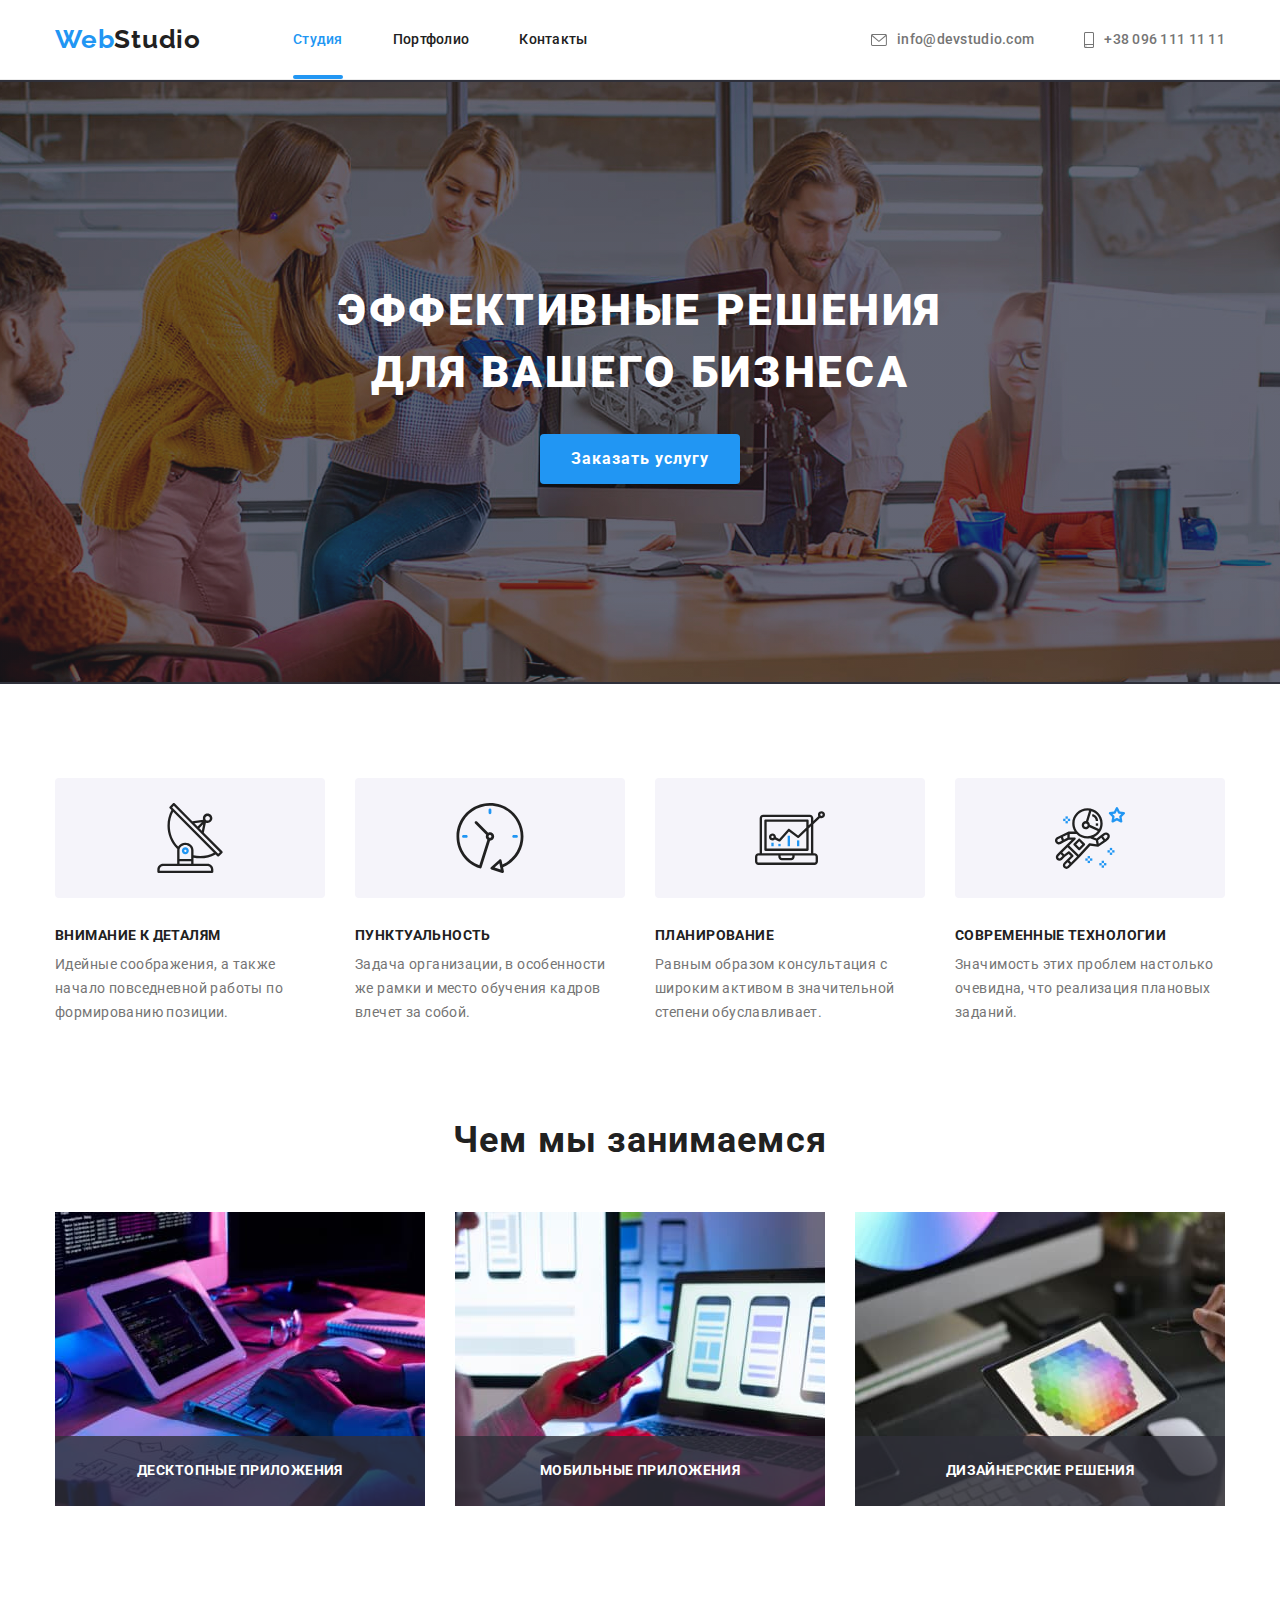
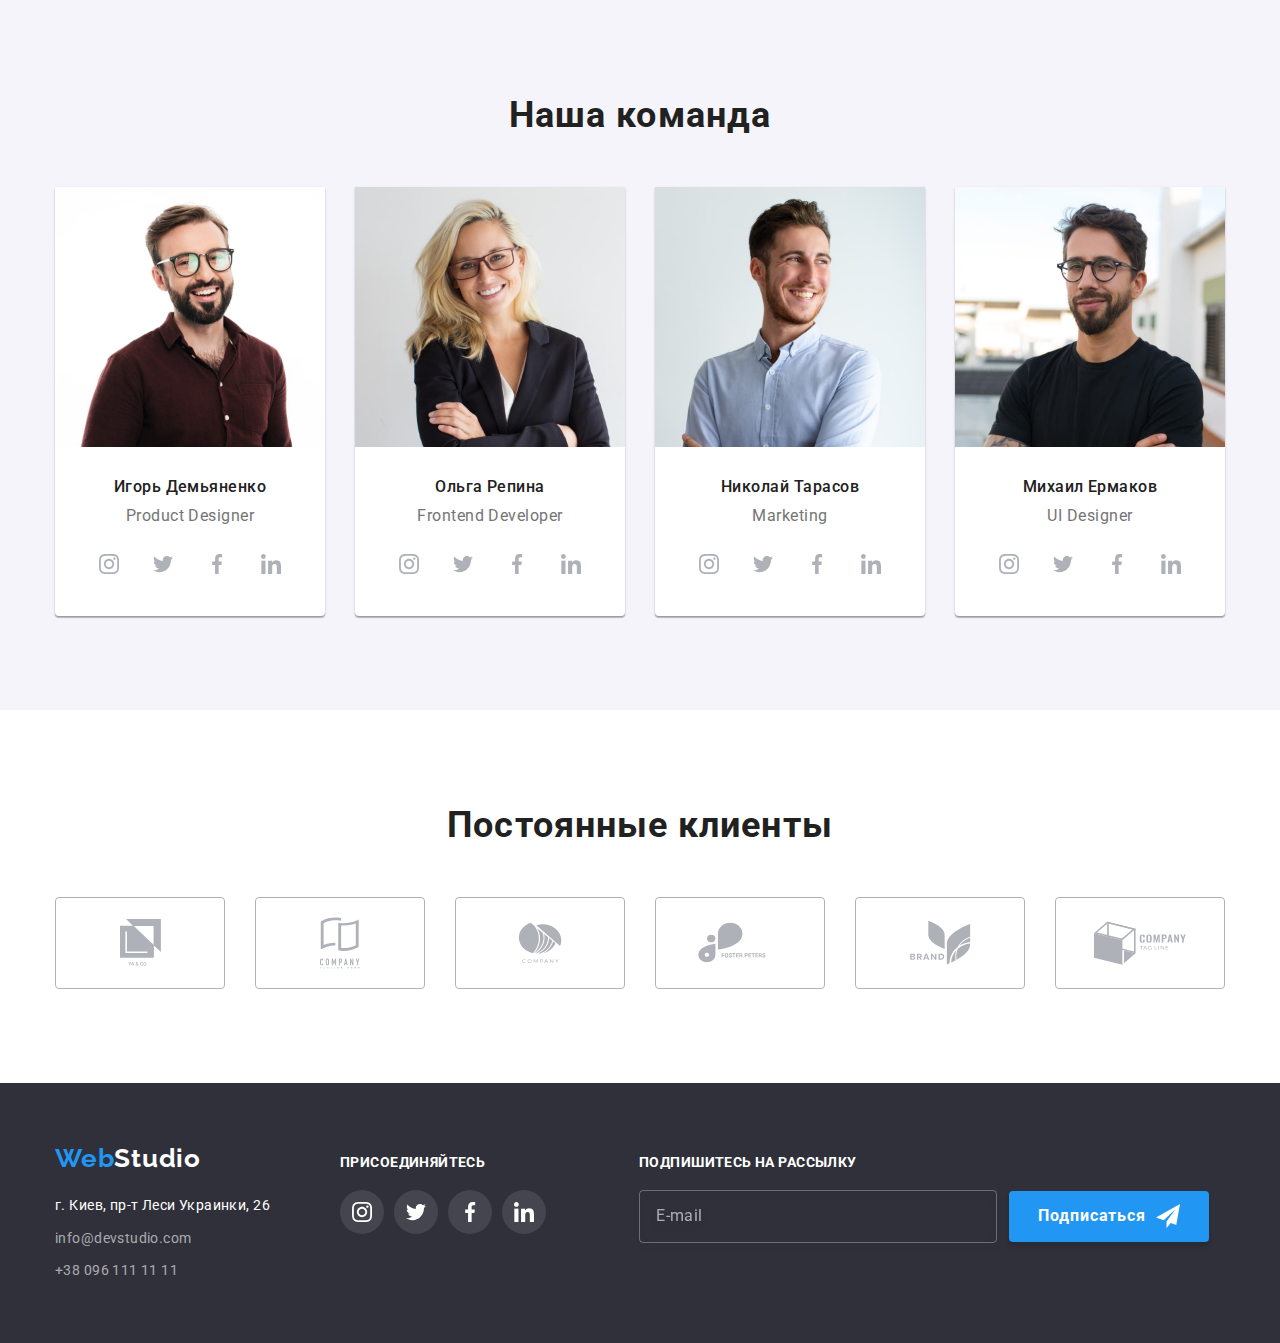
==== index.html @ f6e7e439 "Перенос с прошлого урока" ====
<!DOCTYPE html>
<html lang="ru">
  <head>
    <meta charset="UTF-8" />
    <meta http-equiv="X-UA-Compatible" content="IE=edge" />
    <meta name="viewport" content="width=device-width, initial-scale=1.0" />
    <title>WebStudio сделаем лучший сайт для вашего бизнеса</title>
    <link rel="preconnect" href="https://fonts.googleapis.com" />
    <link rel="preconnect" href="https://fonts.gstatic.com" crossorigin />
    <link rel="preconnect" href="https://fonts.googleapis.com" />
    <link rel="preconnect" href="https://fonts.gstatic.com" crossorigin />
    <link
      href="https://fonts.googleapis.com/css2?family=Raleway:wght@700&family=Roboto:ital,wght@0,400;0,500;0,700;1,900&display=swap"
      rel="stylesheet"
    />
    <link rel="stylesheet" href="./css/modern-normalize.css" />
    <link rel="stylesheet" href="./css/styles.css" />
  </head>
  <body>
    <!--Header-->
    <header class="header">
      <div class="container">
        <nav class="main-nav">
          <a class="logo" href="./index.html"><span class="logo-decoration">Web</span>Studio</a>
          <ul class="nav list">
            <li class="nav-item">
              <a class="link active" href="./index.html">Студия</a>
            </li>
            <li class="nav-item">
              <a class="link" href="./portfolio.html">Портфолио</a>
            </li>
            <li class="nav-item">
              <a class="link" href="#">Контакты</a>
            </li>
          </ul>
        </nav>
        <ul class="contacts list">
          <li class="contacts-item">
            <a class="link" href="mailto:info@devstudio.com">
              <svg class="header-contacts-icon" width="16" height="12">
                <use href="./images/icons.svg#icon-envelope"></use>
              </svg>
              info@devstudio.com
            </a>
          </li>
          <li class="contacts-item">
            <a class="link" href="tel:+380961111111">
              <svg class="header-contacts-icon" width="10" height="16">
                <use href="./images/icons.svg#icon-smartphone"></use>
              </svg>
              +38 096 111 11 11
            </a>
          </li>
        </ul>
      </div>
    </header>
    <main>
      <!--Секция Hero-->
      <section class="hero">
        <div class="container">
          <h1 class="title">Эффективные решения для вашего бизнеса</h1>
          <button class="button primary" type="button" data-modal-open>Заказать услугу</button>
        </div>
      </section>
      <!--Секция с нашими преимуществами-->
      <section class="advantage section">
        <div class="container">
          <h2 class="title visually-hidden">Наши преимущества</h2>
          <ul class="list">
            <li class="advantage-item">
              <div class="advantage-icon-wrapper">
                <svg class="advantage-icon" width="70" height="70">
                  <use href="./images/icons.svg#icon-antenna"></use>
                </svg>
              </div>
              <h3 class="advantage-name">Внимание к деталям</h3>
              <p class="description">
                Идейные соображения, а также начало повседневной работы по формированию позиции.
              </p>
            </li>
            <li class="advantage-item">
              <div class="advantage-icon-wrapper">
                <svg class="advantage-icon" width="70" height="70">
                  <use href="./images/icons.svg#icon-clock"></use>
                </svg>
              </div>
              <h3 class="advantage-name">Пунктуальность</h3>
              <p class="description">
                Задача организации, в особенности же рамки и место обучения кадров влечет за собой.
              </p>
            </li>
            <li class="advantage-item">
              <div class="advantage-icon-wrapper">
                <svg class="advantage-icon" width="70" height="70">
                  <use href="./images/icons.svg#icon-diagram"></use>
                </svg>
              </div>
              <h3 class="advantage-name">Планирование</h3>
              <p class="description">
                Равным образом консультация с широким активом в значительной степени обуславливает.
              </p>
            </li>
            <li class="advantage-item">
              <div class="advantage-icon-wrapper">
                <svg class="advantage-icon" width="70" height="70">
                  <use href="./images/icons.svg#icon-astronaut"></use>
                </svg>
              </div>
              <h3 class="advantage-name">Современные технологии</h3>
              <p class="description">
                Значимость этих проблем настолько очевидна, что реализация плановых заданий.
              </p>
            </li>
          </ul>
        </div>
      </section>
      <!--Секция Чем мы занимаемся-->
      <section class="experience section">
        <div class="container">
          <h2 class="title">Чем мы занимаемся</h2>
          <ul class="experience-list">
            <li class="experience-item">
              <img
                class="no-gap"
                src="images/box1.jpg"
                width="370"
                alt="Программист набирает код"
              />
              <div class="experience-img-overlay">
                <h3 class="experience-img-title">Десктопные приложения</h3>
              </div>
            </li>
            <li class="experience-item">
              <img
                class="no-gap"
                src="images/box2.jpg"
                width="370"
                alt="Дизайнер проверяет изображение на телефоне"
              />
              <div class="experience-img-overlay">
                <h3 class="experience-img-title">Мобильные приложения</h3>
              </div>
            </li>
            <li class="experience-item">
              <img
                class="no-gap"
                src="images/box3.jpg"
                width="370"
                alt="Дизайнер подбирает палитру цветов"
              />
              <div class="experience-img-overlay">
                <h3 class="experience-img-title">Дизайнерские решения</h3>
              </div>
            </li>
          </ul>
        </div>
      </section>
      <!--Секция Наша команда-->
      <section class="team section">
        <div class="container">
          <h2 class="title">Наша команда</h2>
          <ul class="team-list">
            <li class="team-item">
              <img class="team-image no-gap" src="images/img1.jpg" width="270" alt="Фото Игоря" />
              <div class="team-item-botoom">
                <h3 class="name">Игорь Демьяненко</h3>
                <p class="description">Product Designer</p>
                <ul class="team-social-list">
                  <li class="team-social-item">
                    <a href="" class="team-social-link">
                      <svg class="team-social-icon" width="20" height="20">
                        <use href="./images/icons.svg#icon-instagram"></use>
                      </svg>
                    </a>
                  </li>
                  <li class="team-social-item">
                    <a href="" class="team-social-link">
                      <svg class="team-social-icon" width="20" height="20">
                        <use href="./images/icons.svg#icon-twitter"></use>
                      </svg>
                    </a>
                  </li>
                  <li class="team-social-item">
                    <a href="" class="team-social-link">
                      <svg class="team-social-icon" width="20" height="20">
                        <use href="./images/icons.svg#icon-facebook"></use>
                      </svg>
                    </a>
                  </li>
                  <li class="team-social-item">
                    <a href="" class="team-social-link">
                      <svg class="team-social-icon" width="20" height="20">
                        <use href="./images/icons.svg#icon-linkedin"></use>
                      </svg>
                    </a>
                  </li>
                </ul>
              </div>
            </li>
            <li class="team-item">
              <img class="team-image no-gap" src="images/img2.jpg" width="270" alt="Фото Ольги" />
              <div class="team-item-botoom">
                <h3 class="name">Ольга Репина</h3>
                <p class="description">Frontend Developer</p>
                <ul class="team-social-list">
                  <li class="team-social-item">
                    <a href="" class="team-social-link">
                      <svg class="team-social-icon" width="20" height="20">
                        <use href="./images/icons.svg#icon-instagram"></use>
                      </svg>
                    </a>
                  </li>
                  <li class="team-social-item">
                    <a href="" class="team-social-link">
                      <svg class="team-social-icon" width="20" height="20">
                        <use href="./images/icons.svg#icon-twitter"></use>
                      </svg>
                    </a>
                  </li>
                  <li class="team-social-item">
                    <a href="" class="team-social-link">
                      <svg class="team-social-icon" width="20" height="20">
                        <use href="./images/icons.svg#icon-facebook"></use>
                      </svg>
                    </a>
                  </li>
                  <li class="team-social-item">
                    <a href="" class="team-social-link">
                      <svg class="team-social-icon" width="20" height="20">
                        <use href="./images/icons.svg#icon-linkedin"></use>
                      </svg>
                    </a>
                  </li>
                </ul>
              </div>
            </li>
            <li class="team-item">
              <img class="team-image no-gap" src="images/img3.jpg" width="270" alt="Фото Николая" />
              <div class="team-item-botoom">
                <h3 class="name">Николай Тарасов</h3>
                <p class="description">Marketing</p>
                <ul class="team-social-list">
                  <li class="team-social-item">
                    <a href="" class="team-social-link">
                      <svg class="team-social-icon" width="20" height="20">
                        <use href="./images/icons.svg#icon-instagram"></use>
                      </svg>
                    </a>
                  </li>
                  <li class="team-social-item">
                    <a href="" class="team-social-link">
                      <svg class="team-social-icon" width="20" height="20">
                        <use href="./images/icons.svg#icon-twitter"></use>
                      </svg>
                    </a>
                  </li>
                  <li class="team-social-item">
                    <a href="" class="team-social-link">
                      <svg class="team-social-icon" width="20" height="20">
                        <use href="./images/icons.svg#icon-facebook"></use>
                      </svg>
                    </a>
                  </li>
                  <li class="team-social-item">
                    <a href="" class="team-social-link">
                      <svg class="team-social-icon" width="20" height="20">
                        <use href="./images/icons.svg#icon-linkedin"></use>
                      </svg>
                    </a>
                  </li>
                </ul>
              </div>
            </li>
            <li class="team-item">
              <img class="team-image no-gap" src="images/img4.jpg" width="270" alt="Фото Михаила" />
              <div class="team-item-botoom">
                <h3 class="name">Михаил Ермаков</h3>
                <p class="description">UI Designer</p>
                <ul class="team-social-list">
                  <li class="team-social-item">
                    <a href="" class="team-social-link">
                      <svg class="team-social-icon" width="20" height="20">
                        <use href="./images/icons.svg#icon-instagram"></use>
                      </svg>
                    </a>
                  </li>
                  <li class="team-social-item">
                    <a href="" class="team-social-link">
                      <svg class="team-social-icon" width="20" height="20">
                        <use href="./images/icons.svg#icon-twitter"></use>
                      </svg>
                    </a>
                  </li>
                  <li class="team-social-item">
                    <a href="" class="team-social-link">
                      <svg class="team-social-icon" width="20" height="20">
                        <use href="./images/icons.svg#icon-facebook"></use>
                      </svg>
                    </a>
                  </li>
                  <li class="team-social-item">
                    <a href="" class="team-social-link">
                      <svg class="team-social-icon" width="20" height="20">
                        <use href="./images/icons.svg#icon-linkedin"></use>
                      </svg>
                    </a>
                  </li>
                </ul>
              </div>
            </li>
          </ul>
        </div>
      </section>
      <!--Секция Клиенты-->
      <section class="client section">
        <div class="container">
          <h2 class="title">Постоянные клиенты</h2>
          <ul class="client-logo-list">
            <li class="client-logo-item">
              <a href="" class="client-logo-link">
                <svg class="client-logo-icon" width="41" height="47">
                  <use href="./images/icons.svg#icon-client1"></use>
                </svg>
              </a>
            </li>
            <li class="client-logo-item">
              <a href="" class="client-logo-link">
                <svg class="client-logo-icon" width="40" height="52">
                  <use href="./images/icons.svg#icon-client2"></use>
                </svg>
              </a>
            </li>
            <li class="client-logo-item">
              <a href="" class="client-logo-link">
                <svg class="client-logo-icon" width="44" height="41">
                  <use href="./images/icons.svg#icon-client3"></use>
                </svg>
              </a>
            </li>
            <li class="client-logo-item">
              <a href="" class="client-logo-link">
                <svg class="client-logo-icon" width="84" height="41">
                  <use href="./images/icons.svg#icon-client4"></use>
                </svg>
              </a>
            </li>
            <li class="client-logo-item">
              <a href="" class="client-logo-link">
                <svg class="client-logo-icon" width="63" height="45">
                  <use href="./images/icons.svg#icon-client5"></use>
                </svg>
              </a>
            </li>
            <li class="client-logo-item">
              <a href="" class="client-logo-link">
                <svg class="client-logo-icon" width="94" height="44">
                  <use href="./images/icons.svg#icon-client6"></use>
                </svg>
              </a>
            </li>
          </ul>
        </div>
      </section>
    </main>
    <!--Футер-->
    <footer class="footer">
      <div class="container">
        <div class="footer-address">
          <a class="footer-logo" href="./index.html"
            ><span class="footer-logo-decoration">Web</span>Studio</a
          >
          <address class="address">
            <p>г. Киев, пр-т Леси Украинки, 26</p>
          </address>
          <ul class="footer-contacts">
            <li class="footer-contacts-item">
              <a class="link" href="mailto:info@devstudio.com">info@devstudio.com</a>
            </li>
            <li class="footer-contacts-item">
              <a class="link" href="tel:+380961111111">+38 096 111 11 11</a>
            </li>
          </ul>
        </div>
        <div class="footer-social">
          <h3 class="footer-heading">Присоединяйтесь</h3>
          <ul class="footer-social-list">
            <li class="footer-social-item">
              <a href="" class="footer-social-link">
                <svg class="footer-social-icon" width="20" height="20">
                  <use href="./images/icons.svg#icon-instagram"></use>
                </svg>
              </a>
            </li>
            <li class="team-social-item">
              <a href="" class="footer-social-link">
                <svg class="footer-social-icon" width="20" height="20">
                  <use href="./images/icons.svg#icon-twitter"></use>
                </svg>
              </a>
            </li>
            <li class="team-social-item">
              <a href="" class="footer-social-link">
                <svg class="footer-social-icon" width="20" height="20">
                  <use href="./images/icons.svg#icon-facebook"></use>
                </svg>
              </a>
            </li>
            <li class="team-social-item">
              <a href="" class="footer-social-link">
                <svg class="footer-social-icon" width="20" height="20">
                  <use href="./images/icons.svg#icon-linkedin"></use>
                </svg>
              </a>
            </li>
          </ul>
        </div>
        <div class="footer-subscribe">
          <form action="#" class="footer-form">
            <label class="footer-heading" for="email-footer">Подпишитесь на рассылку</label>
            <div class="footer-form-wrap">
              <input
                class="footer-form-input"
                type="email"
                name="email"
                placeholder="E-mail"
                id="email-footer"
                required
              />
              <button class="footer-form-button button primary" type="submit">
                Подписаться
                <svg class="subscribe-button-icon" width="24" height="24">
                  <use href="./images/icons.svg#icon-send"></use>
                </svg>
              </button>
            </div>
          </form>
        </div>
      </div>
    </footer>
    <!--Модалка-->
    <div class="backdrop is-hidden" data-modal>
      <div class="modal">
        <button class="modal-close" data-modal-close>
          <svg class="modal-close-icon" width="11" height="11">
            <use href="./images/icons.svg#icon-vector"></use>
          </svg>
        </button>
        <p class="modal-form-heading">Оставьте свои данные, мы вам перезвоним</p>
        <form action="#">
          <label class="modal-form-label" for="modal-username">Имя</label>
          <div class="modal-form-wrap">
            <input
              class="modal-form-input"
              type="text"
              name="username"
              id="modal-username"
              required
            />
            <svg class="modal-input-icon" width="18" height="18">
              <use href="./images/icons.svg#icon-person"></use>
            </svg>
          </div>
          <label class="modal-form-label" for="modal-phone">Телефон</label>
          <div class="modal-form-wrap">
            <input class="modal-form-input" type="tel" name="phone" id="modal-phone" required />
            <svg class="modal-input-icon" width="18" height="18">
              <use href="./images/icons.svg#icon-phone"></use>
            </svg>
          </div>
          <label class="modal-form-label" for="modal-email">Почта</label>
          <div class="modal-form-wrap">
            <input class="modal-form-input" type="email" name="email" id="modal-email" />
            <svg class="modal-input-icon" width="18" height="18">
              <use href="./images/icons.svg#icon-email"></use>
            </svg>
          </div>
          <label class="modal-form-label" for="modal-feedback">Комментарий</label>
          <textarea
            class="modal-form-textarea"
            name="feedback"
            placeholder="Введите текст"
            id="modal-feedback"
          ></textarea>
          <div class="modal-form-terms-wrap">
            <input
              class="modal-form-checkbox visually-hidden"
              type="checkbox"
              name="terms"
              id="modal-terms"
              required
            />
            <label class="modal-form-checkbox-label" for="modal-terms">
              <span class="second-checkbox">
                <svg class="modal-form-checkbox-icon" width="11" height="8">
                  <use href="./images/icons.svg#icon-check"></use>
                </svg> </span
              >Соглашаюсь с рассылкой и принимаю
              <a class="modal-form-link" href=""> Условия договора</a>
            </label>
          </div>
          <button type="submit" class="modal-form-button button primary">Отправить</button>
        </form>
      </div>
    </div>
    <script src="./js/modal.js"></script>
  </body>
</html>
---- css/styles.css ----
:root {
  --brand-color: #2196f3;
  --text-color: #757575;
  --alternative-text-color: #ffffff;
  --modal-text-color: #212121;
  --no-active-color: #afb1b8;
  --heading-color: #212121;
  --invalid-color: #f44336;
  --primary-background: #2f303a;
  --secondary-background: #f5f4fa;
  --body-background: #ffffff;
  --footer-social-color: rgba(255, 255, 255, 0.1);
}

/* -------------Reset------------- */

p,
h1,
h2,
h3,
h4,
h5,
h6 {
  margin: 0;
}

ul {
  list-style: none;
  padding: 0;
  margin: 0;
}

a {
  text-decoration: none;
}

/*-------------Body------------- */

body {
  font-family: Roboto, sans-serif;
  color: #757575;
  font-size: 14px;
  line-height: 1.7;
}

/* -------------Header------------- */

.header {
  border-bottom: 1px solid #ececec;
}

.logo {
  font-family: Raleway, sans-serif;
  font-weight: 700;
  font-size: 26px;
  line-height: 1.2;
  letter-spacing: 0.03em;
  color: var(--heading-color);
  text-decoration: none;
  margin-right: 92px;
}
.logo-decoration {
  color: var(--brand-color);
}

.main-nav {
  display: flex;
  align-items: center;
}
.header .container {
  display: flex;
  justify-content: space-between;
  align-items: center;
}

.header .nav {
  display: flex;
  align-items: center;
}

.header .contacts {
  display: flex;
  align-items: center;
}

.main-nav .link {
  font-weight: 500;
  line-height: 1.1;
  letter-spacing: 0.02em;
  color: var(--heading-color);
  text-decoration: none;
  padding: 32px 0 32px 0;
  display: block;
  transition: color 250ms cubic-bezier(0.4, 0, 0.2, 1);
}

.main-nav .nav-item:not(:first-child) {
  margin-left: 50px;
}

.contacts .link {
  font-weight: 500;
  line-height: 1.1;
  letter-spacing: 0.02em;
  color: var(--text-color);
  text-decoration: none;
  padding: 31px 0 31px 0;
  display: flex;
  align-items: center;
  cursor: pointer;
  transition: color 250ms cubic-bezier(0.4, 0, 0.2, 1);
}

.contacts .contacts-item:not(:first-child) {
  margin-left: 50px;
}

.header-contacts-icon {
  margin-right: 10px;
  fill: currentColor;
}

.main-nav .link:hover,
.main-nav .link:focus,
.contacts .link:hover,
.contacts .link:focus {
  color: var(--brand-color);
}

.link.active {
  color: var(--brand-color);
}

.nav-item {
  position: relative;
}

.link.active::after {
  content: '';
  width: 100%;
  height: 4px;
  background: var(--brand-color);
  border-radius: 2px;
  position: absolute;
  bottom: 0;
  left: 0;
}

/* -------------Main------------- */

.button {
  font-family: inherit;
  font-weight: 700;
  font-size: 16px;
  line-height: 1.9;
  text-align: center;
  letter-spacing: 0.06em;
  cursor: pointer;
  border-radius: 4px;
}

.title {
  font-weight: 700;
  font-size: 36px;
  line-height: 1.2;
  text-align: center;
  letter-spacing: 0.03em;
  color: var(--heading-color);
}

.section {
  padding-top: 94px;
  padding-bottom: 94px;
}

.container {
  width: 1200px;
  padding-left: 15px;
  padding-right: 15px;
  margin-left: auto;
  margin-right: auto;
}

.button.primary {
  color: var(--alternative-text-color);
  background: var(--brand-color);
  width: 200px;
  padding: 10px 0;
  box-shadow: 0px 4px 4px rgba(0, 0, 0, 0.15);
  border: var(--brand-color);
  transition: transform 250ms cubic-bezier(0.4, 0, 0.2, 1);
}

.button.primary:hover,
.button.primary:focus {
  transform: scale(1.02);
}

h2 {
  margin-bottom: 50px;
}

h3 {
  margin-bottom: 10px;
}

.no-gap {
  display: block;
}

.visually-hidden {
  position: absolute;
  width: 1px;
  height: 1px;
  margin: -1px;
  border: 0;
  padding: 0;

  white-space: nowrap;
  clip-path: inset(100%);
  clip: rect(0 0 0 0);
  overflow: hidden;
}

/* -------------Hero section------------- */

.hero {
  background-color: var(--primary-background);
  text-align: center;
  padding: 200px 15px;
  background-image: linear-gradient(rgba(47, 48, 58, 0.4), rgba(47, 48, 58, 0.4)),
    url('../images/hero.jpg');
  background-repeat: no-repeat;
  background-position: center;
  background-size: 1600px;
}

.hero .title {
  font-weight: 900;
  font-size: 44px;
  line-height: 1.4;
  text-align: center;
  letter-spacing: 0.06em;
  text-transform: uppercase;
  color: var(--alternative-text-color);
  margin: 0 auto 30px auto;
  width: 696px;
}

/* -------------Advantage section------------- */

.advantage.section {
  padding-bottom: 0;
}

.advantage .list {
  display: flex;
}

.advantage-item:not(:first-child) {
  margin-left: 30px;
}

.advantage-item {
  width: 270px;
}

.advantage-icon-wrapper {
  padding: 25px 0 25px 0;
  display: flex;
  justify-content: center;
  margin-bottom: 30px;
  background: #f5f4fa;
  border-radius: 4px;
}

.advantage .title {
  font-weight: 700;
  font-size: 36px;
  line-height: 1.2;
  text-align: center;
  letter-spacing: 0.03em;
  color: var(--heading-color);
}

.advantage-name {
  font-size: 14px;
  line-height: 1.1;
  font-weight: 700;
  letter-spacing: 0.03em;
  text-transform: uppercase;
  color: var(--heading-color);
}

.advantage .description {
  font-size: 14px;
  line-height: 1.7;
  letter-spacing: 0.03em;
  color: var(--text-color);
}

/* -------------Experience------------- */

.experience-list {
  display: flex;
  justify-content: space-between;
}

.experience-item {
  position: relative;
}

.experience-img-overlay {
  width: 100%;
  height: 70px;
  position: absolute;
  left: 0;
  bottom: 0;
  z-index: 2;
  display: flex;
  justify-content: center;
  align-items: center;
  background: rgba(47, 48, 58, 0.8);
}

.experience-img-title {
  font-weight: 700;
  font-size: 14px;
  line-height: 1.1;
  letter-spacing: 0.03em;
  text-transform: uppercase;
  color: var(--alternative-text-color);
  margin: 0;
}

/* -------------Team------------- */

.team.section {
  background: var(--secondary-background);
}

.team-item {
  background: var(--body-background);
  box-shadow: 0px 1px 3px rgba(0, 0, 0, 0.12), 0px 1px 1px rgba(0, 0, 0, 0.14),
    0px 2px 1px rgba(0, 0, 0, 0.2);
  border-radius: 0px 0px 4px 4px;
}

.team-list {
  list-style: none;
  display: flex;
  justify-content: space-between;
}

.team-item-botoom {
  padding: 30px 0 30px 0;
}

.team-list .name {
  font-weight: 500;
  font-size: 16px;
  line-height: 1.2;
  text-align: center;
  letter-spacing: 0.03em;
  color: var(--heading-color);
}

.team-list .description {
  font-size: 16px;
  line-height: 1.2;
  text-align: center;
  letter-spacing: 0.03em;
  margin-bottom: 16px;
}

.team-social-list {
  display: flex;
  justify-content: center;
}

.team-social-item {
  height: 44px;
  width: 44px;
}

.team-social-link {
  height: 100%;
  width: 100%;
  display: flex;
  justify-content: center;
  align-items: center;
  border-radius: 50%;
  color: var(--no-active-color);
  cursor: pointer;
  transition: color 250ms cubic-bezier(0.4, 0, 0.2, 1),
    background-color 250ms cubic-bezier(0.4, 0, 0.2, 1);
}

.team-social-icon {
  fill: currentColor;
}

.team-social-link:hover,
.team-social-link:focus {
  color: var(--alternative-text-color);
  background-color: var(--brand-color);
}

.team-social-item:not(:first-child) {
  margin-left: 10px;
}

/* -------------Clients------------- */

.client-logo-list {
  display: flex;
  justify-content: center;
  align-items: center;
}

.client-logo-item:not(:first-child) {
  margin-left: 30px;
}

.client-logo-link {
  width: 170px;
  height: 92px;
  border: 1px solid var(--no-active-color);
  border-radius: 4px;
  display: flex;
  justify-content: center;
  align-items: center;
  color: var(--no-active-color);
  transition: color 250ms cubic-bezier(0.4, 0, 0.2, 1), border 250ms cubic-bezier(0.4, 0, 0.2, 1);
}

.client-logo-icon {
  fill: currentColor;
}

.client-logo-link:hover,
.client-logo-link:focus {
  color: var(--brand-color);
  border: 1px solid var(--brand-color);
}

/* -------------Footer------------- */

.footer {
  background-color: var(--primary-background);
}

.footer .container {
  padding: 60px 15px;
  display: flex;
  align-items: baseline;
}

.footer-logo {
  font-family: Raleway;
  font-style: normal;
  font-weight: bold;
  font-size: 26px;
  line-height: 1.2;
  letter-spacing: 0.03em;
  color: var(--alternative-text-color);
  text-decoration: none;
  margin-bottom: 20px;
  display: inline-block;
}

.footer-logo-decoration {
  color: var(--brand-color);
}

.address {
  font-style: normal;
  letter-spacing: 0.03em;
  color: var(--alternative-text-color);
  margin-bottom: 9px;
}

.footer-contacts {
  list-style: none;
}

.footer-contacts .link {
  letter-spacing: 0.03em;
  color: rgba(255, 255, 255, 0.6);
  text-decoration: none;
  display: inline-block;
  transition: color 250ms cubic-bezier(0.4, 0, 0.2, 1);
}

.footer-contacts .link:hover,
.footer-contacts .link:focus {
  color: var(--brand-color);
}

.footer-contacts-item:not(:last-child) {
  margin-bottom: 9px;
}

.footer-social {
  margin-left: 70px;
}

.footer-heading {
  font-weight: 700;
  font-size: 14px;
  line-height: 1.1;
  letter-spacing: 0.03em;
  text-transform: uppercase;
  color: var(--alternative-text-color);
  margin-bottom: 20px;
}

.footer-social-list {
  display: flex;
  justify-content: center;
}

.footer-social-item {
  height: 44px;
  width: 44px;
}

.footer-social-link {
  height: 100%;
  width: 100%;
  display: flex;
  justify-content: center;
  align-items: center;
  border-radius: 50%;
  color: var(--alternative-text-color);
  background-color: var(--footer-social-color);
  cursor: pointer;
  transition: background-color 250ms cubic-bezier(0.4, 0, 0.2, 1);
}

.footer-social-icon {
  fill: currentColor;
}

.footer-social-link:hover,
.footer-social-link:focus {
  background-color: var(--brand-color);
}

.footer-social-item:not(:first-child) {
  margin-left: 10px;
}

.footer-subscribe {
  margin-left: 93px;
}

.footer-form-wrap {
  display: flex;
  align-items: center;
  justify-content: center;
}

.footer-form .footer-heading {
  display: block;
}

.footer-form-input {
  width: 358px;
  padding: 15px 16px;
  font-size: 16px;
  line-height: 1.3;
  letter-spacing: 0.03em;
  color: var(--alternative-text-color);
  background-color: transparent;
  border: 1px solid rgba(255, 255, 255, 0.3);
  filter: drop-shadow(0px 4px 4px rgba(0, 0, 0, 0.15));
  border-radius: 4px;
}

.footer-form-input::placeholder {
  color: rgba(255, 255, 255, 0.6);
}

.footer-form-input:not(:placeholder-shown):required:valid {
  border-color: var(--brand-color);
}

.footer-form-input:not(:placeholder-shown):required:invalid {
  border-color: var(--invalid-color);
}

.footer-form-button {
  margin-left: 12px;
  display: flex;
  align-items: center;
  justify-content: center;
}

.subscribe-button-icon {
  margin-left: 10px;
  fill: currentColor;
}

/* -------------Modal------------- */

.backdrop {
  position: fixed;
  top: 0;
  left: 0;
  width: 100%;
  height: 100%;
  background: rgba(0, 0, 0, 0.2);
  opacity: 1;
  transition: opacity 250ms cubic-bezier(0.4, 0, 0.2, 1),
    visibility 250ms cubic-bezier(0.4, 0, 0.2, 1);
}
.modal {
  position: absolute;
  top: 50%;
  left: 50%;
  width: 528px;
  min-height: 581px;
  padding: 40px;
  background: var(--body-background);
  box-shadow: 0px 1px 3px rgba(0, 0, 0, 0.12), 0px 1px 1px rgba(0, 0, 0, 0.14),
    0px 2px 1px rgba(0, 0, 0, 0.2);
  border-radius: 4px;
  transform: translate(-50%, -50%) scale(1);
  transition: transform 250ms cubic-bezier(0.4, 0, 0.2, 1);
}

.backdrop.is-hidden .modal {
  transform: translate(-50%, -50%) scale(0.9);
}

.modal-close {
  position: absolute;
  right: 8px;
  top: 8px;
  width: 30px;
  height: 30px;
  display: flex;
  justify-content: center;
  align-items: center;
  background: var(--body-background);
  border: 1px solid rgba(0, 0, 0, 0.1);
  border-radius: 50%;
  cursor: pointer;
  transition: color 250ms cubic-bezier(0.4, 0, 0.2, 1);
}

.modal-close-icon {
  fill: currentColor;
}

.modal-close:hover,
.modal-close:focus {
  color: var(--brand-color);
  cursor: pointer;
}

.backdrop.is-hidden {
  opacity: 0;
  pointer-events: none;
  visibility: hidden;
}

.modal-form-heading {
  margin-bottom: 12px;
  font-weight: 700;
  font-size: 20px;
  line-height: 1.2;
  text-align: center;
  letter-spacing: 0.03em;
  color: var(--modal-text-color);
}

.modal-form-label {
  font-size: 12px;
  line-height: 1.2;
  letter-spacing: 0.01em;
  color: var(--text-color);
  padding-bottom: 4px;
  display: block;
}

.modal-form-wrap {
  position: relative;
  margin-bottom: 10px;
}

.modal-form-input {
  display: block;
  width: 100%;
  /* height: 40px; */
  padding: 12px 12px 12px 42px;
  border: 1px solid rgba(33, 33, 33, 0.2);
  border-radius: 4px;
  font-size: 14px;
  line-height: 1.1;
  letter-spacing: 0.01em;
}

.modal-form-input:hover,
.modal-form-input:focus {
  border-color: var(--brand-color);
  outline: none;
}

.modal-input-icon {
  position: absolute;
  top: 50%;
  left: 12px;
  transform: translateY(-50%);
  fill: var(--modal-text-color);
}

.modal-form-input:hover + .modal-input-icon,
.modal-form-input:focus + .modal-input-icon {
  fill: var(--brand-color);
}

.modal-form-textarea {
  display: block;
  width: 100%;
  height: 96px;
  padding: 12px 16px;
  margin-bottom: 20px;
  border: 1px solid rgba(33, 33, 33, 0.2);
  border-radius: 4px;
  resize: none;
  color: var(--modal-text-color);
}

.modal-form-textarea::placeholder {
  font-size: 12px;
  line-height: 1.2;
  letter-spacing: 0.01em;
  color: rgba(117, 117, 117, 0.5);
}

.modal-form-textarea:hover,
.modal-form-textarea:focus {
  border-color: var(--brand-color);
  outline: none;
}

.modal-form-terms-wrap {
  display: flex;
  align-items: center;
  margin-bottom: 30px;
}

.modal-form-link {
  text-decoration-line: underline;
  color: var(--brand-color);
}

.second-checkbox {
  fill: var(--alternative-text-color);
  width: 16px;
  height: 15px;
  padding: 4px 2px 3px 3px;
  margin-left: 12px;
  margin-right: 9px;
  border: 2px solid var(--modal-text-color);
  border-radius: 2px;
  display: flex;
  align-items: center;
  justify-content: center;
}

.modal-form-checkbox-label:hover .second-checkbox {
  border-color: var(--brand-color);
}

.modal-form-checkbox-label {
  margin-left: 9px;
  font-size: 14px;
  line-height: 1.7;
  letter-spacing: 0.03em;
  display: flex;
  align-items: center;
  justify-content: center;
}

.modal-form-checkbox:focus + .modal-form-checkbox-label .second-checkbox {
  border: 2px solid var(--brand-color);
}

.modal-form-checkbox:checked + .modal-form-checkbox-label .second-checkbox {
  /* fill: var(--alternative-text-color); */
  width: 16px;
  height: 15px;
  padding: 4px 2px 3px 3px;
  background: #2196f3;
  border-radius: 2px;
  border: none;
}

.modal-form-button {
  display: block;
  margin-left: auto;
  margin-right: auto;
}

/* ***********Portfolio Page*********** */

.filter-list {
  list-style: none;
  display: flex;
  margin-bottom: 50px;
  justify-content: center;
}

.filter-item:not(:first-child) {
  margin-left: 8px;
}

.filter-button {
  font-family: inherit;
  font-weight: 500;
  font-size: 16px;
  line-height: 1.6;
  text-align: center;
  letter-spacing: 0.03em;
  color: var(--heading-color);
  background-color: var(--secondary-background);
  border-radius: 4px;
  padding: 6px 22px;
  border: 1px solid transparent;
  transition: color 250ms cubic-bezier(0.4, 0, 0.2, 1),
    background 250ms cubic-bezier(0.4, 0, 0.2, 1), box-shadow 250ms cubic-bezier(0.4, 0, 0.2, 1);
}

.filter-button:hover,
.filter-button:focus {
  color: var(--alternative-text-color);
  background: var(--brand-color);
  cursor: pointer;
  box-shadow: 0px 3px 1px rgba(0, 0, 0, 0.1), 0px 1px 2px rgba(0, 0, 0, 0.08),
    0px 2px 2px rgba(0, 0, 0, 0.12);
}

.gallery-list {
  list-style: none;
  display: flex;
  flex-wrap: wrap;
}

.gallery-item {
  flex-basis: calc((100%-60px) / 3);
  margin-right: 30px;
  margin-bottom: 30px;
  max-width: 370px;
  transition: box-shadow 250ms cubic-bezier(0.4, 0, 0.2, 1);
}

.gallery-item:nth-child(3n) {
  margin-right: 0;
}

.gallery-item:nth-last-child(-n + 3) {
  margin-bottom: 0;
}

.gallery-item-img {
  display: block;
}

.gallery-item-box {
  position: relative;
  overflow: hidden;
}

.gallery-item-overlay {
  width: 100%;
  height: 100%;
  position: absolute;
  top: 0;
  left: 0;
  display: flex;
  justify-content: center;
  align-items: center;
  padding: 0 24px;
  background: rgba(33, 150, 243, 0.9);
  transition: transform 250ms cubic-bezier(0.4, 0, 0.2, 1);
  transform: translateY(101%);
}

.gallery-overlay-discription {
  font-weight: 400;
  font-size: 18px;
  line-height: 1.6;
  letter-spacing: 0.03em;
  color: var(--alternative-text-color);
}

.gallery-item-link:hover .gallery-item-overlay,
.gallery-item-link:focus .gallery-item-overlay {
  transform: translateY(0);
}

.gallery-item-bottom {
  padding-left: 24px;
  border-left: 1px solid #eeeeee;
  border-right: 1px solid #eeeeee;
  border-bottom: 1px solid #eeeeee;
  padding-bottom: 20px;
  padding-top: 20px;
}

.gallery-name {
  font-weight: 700;
  font-size: 18px;
  line-height: 2;
  letter-spacing: 0.03em;
  color: var(--heading-color);
}

.gallery-description {
  font-size: 16px;
  line-height: 1.9;
  letter-spacing: 0.03em;
  color: var(--text-color);
}

.gallery-item:hover,
.gallery-item:focus {
  box-shadow: 0px 1px 1px rgba(0, 0, 0, 0.12), 0px 4px 4px rgba(0, 0, 0, 0.06),
    1px 4px 6px rgba(0, 0, 0, 0.16);
  cursor: pointer;
}
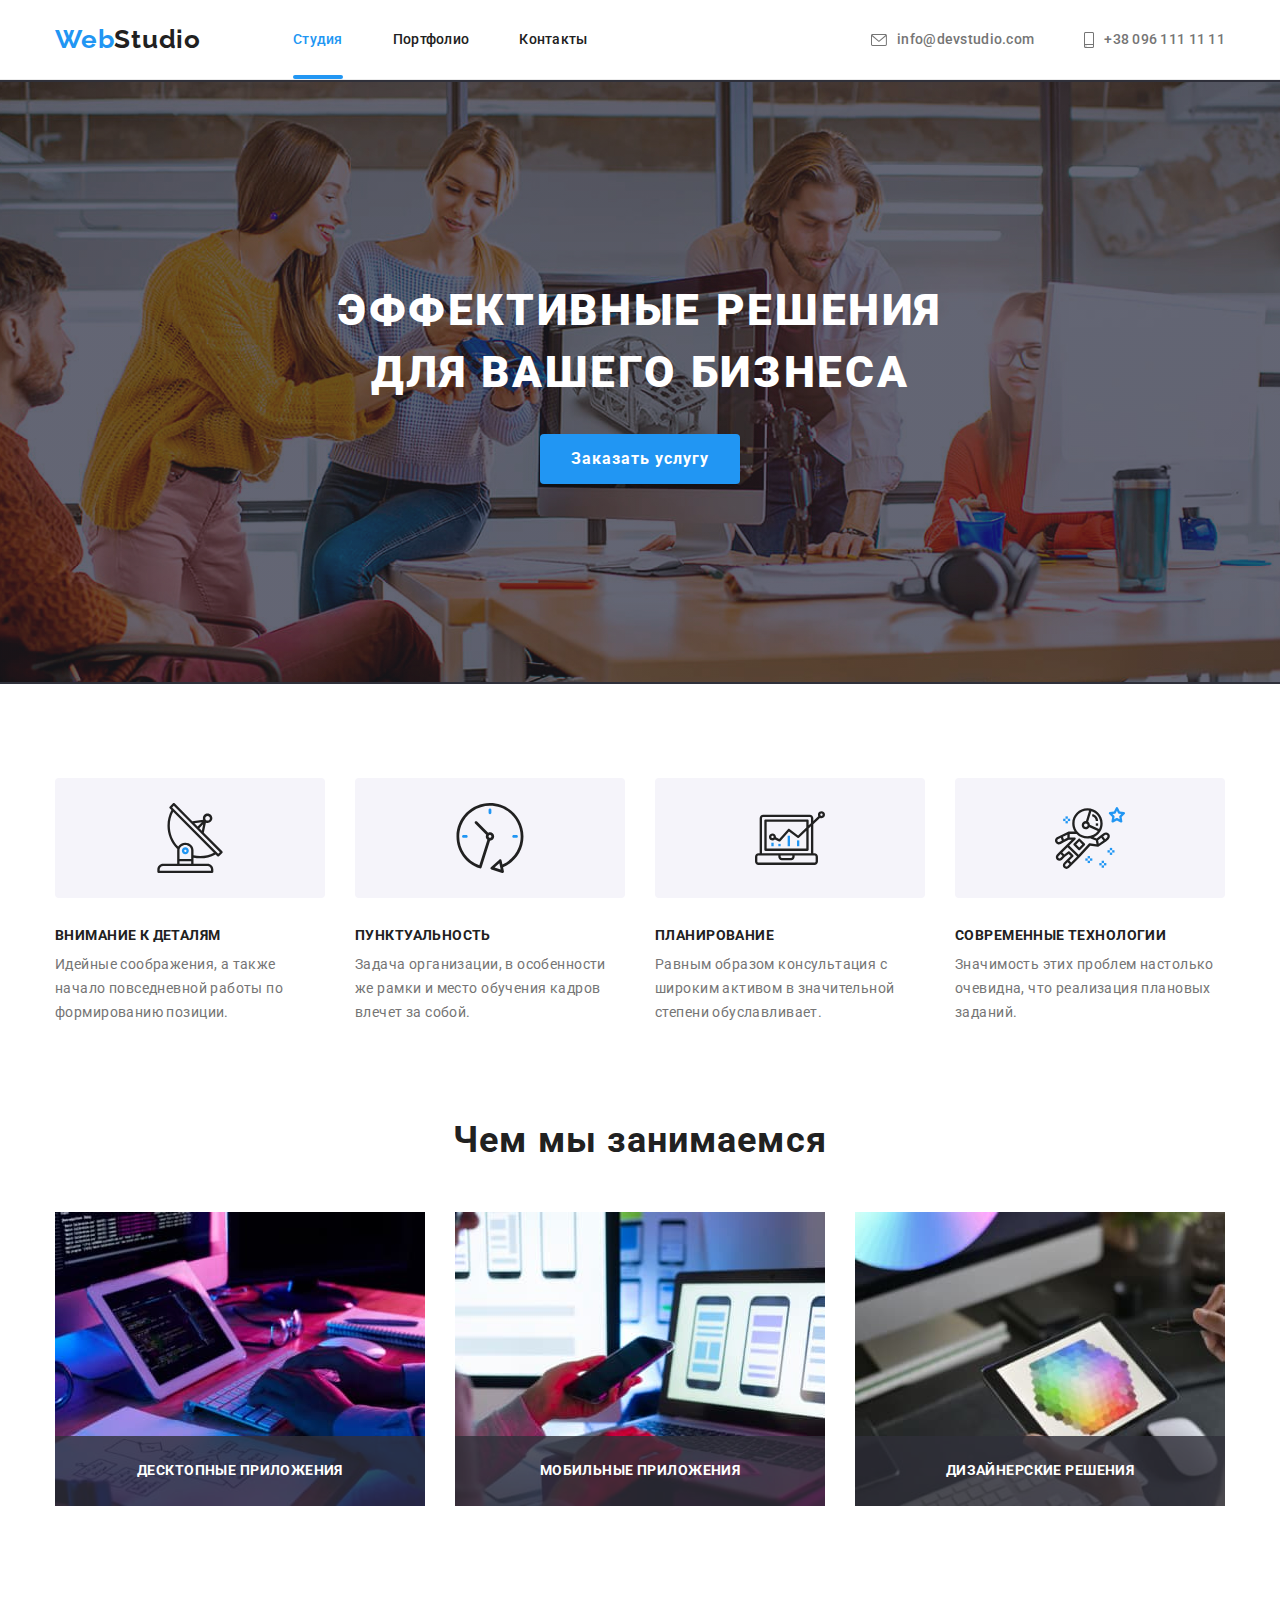
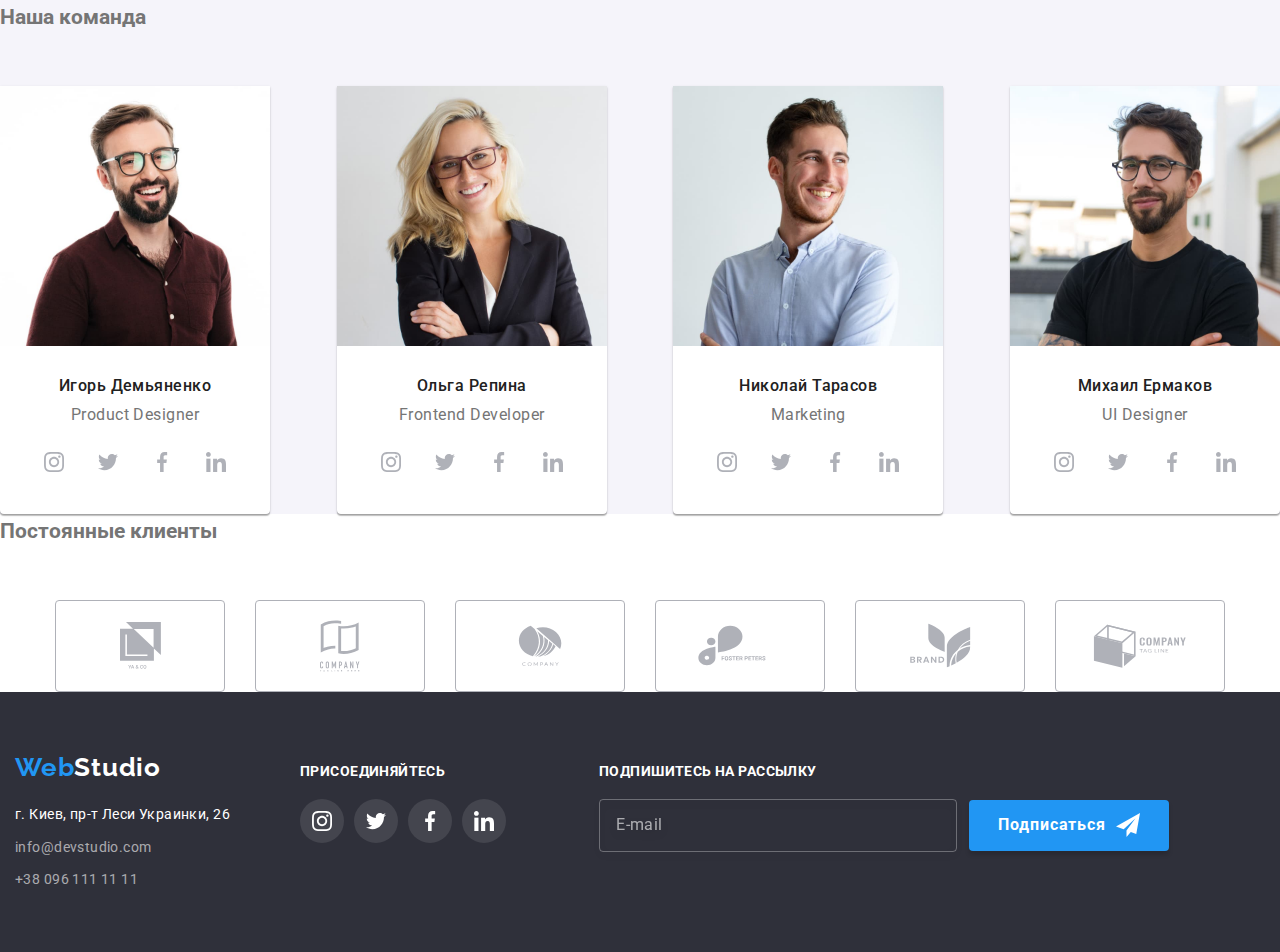
==== commit 9a82bcc4: "Рефакторинг и БЕМ хедер и экспирианс" ====
--- a/index.html
+++ b/index.html
@@ -13,39 +13,40 @@
       href="https://fonts.googleapis.com/css2?family=Raleway:wght@700&family=Roboto:ital,wght@0,400;0,500;0,700;1,900&display=swap"
       rel="stylesheet"
     />
-    <link rel="stylesheet" href="./css/modern-normalize.css" />
-    <link rel="stylesheet" href="./css/styles.css" />
+    <link rel="stylesheet" href="./css/main.min.css" />
   </head>
   <body>
     <!--Header-->
     <header class="header">
-      <div class="container">
-        <nav class="main-nav">
-          <a class="logo" href="./index.html"><span class="logo-decoration">Web</span>Studio</a>
-          <ul class="nav list">
-            <li class="nav-item">
-              <a class="link active" href="./index.html">Студия</a>
-            </li>
-            <li class="nav-item">
-              <a class="link" href="./portfolio.html">Портфолио</a>
-            </li>
-            <li class="nav-item">
-              <a class="link" href="#">Контакты</a>
+      <div class="header__container">
+        <nav class="header__nav">
+          <a class="header__logo logo" href="./index.html"
+            ><span class="logo__decoration">Web</span>Studio</a
+          >
+          <ul class="header__nav-list">
+            <li class="header__nav-item">
+              <a class="header__link--active" href="./index.html">Студия</a>
+            </li>
+            <li class="header__nav-item">
+              <a class="header__link" href="./portfolio.html">Портфолио</a>
+            </li>
+            <li class="header__nav-item">
+              <a class="header__link" href="#">Контакты</a>
             </li>
           </ul>
         </nav>
-        <ul class="contacts list">
-          <li class="contacts-item">
-            <a class="link" href="mailto:info@devstudio.com">
-              <svg class="header-contacts-icon" width="16" height="12">
+        <ul class="header__contacts">
+          <li class="header__contacts-item">
+            <a class="header__contacts-link" href="mailto:info@devstudio.com">
+              <svg class="header__contacts-icon" width="16" height="12">
                 <use href="./images/icons.svg#icon-envelope"></use>
               </svg>
               info@devstudio.com
             </a>
           </li>
-          <li class="contacts-item">
-            <a class="link" href="tel:+380961111111">
-              <svg class="header-contacts-icon" width="10" height="16">
+          <li class="header__contacts-item">
+            <a class="header__contacts-link" href="tel:+380961111111">
+              <svg class="header__contacts-icon" width="10" height="16">
                 <use href="./images/icons.svg#icon-smartphone"></use>
               </svg>
               +38 096 111 11 11
@@ -64,50 +65,50 @@
       </section>
       <!--Секция с нашими преимуществами-->
       <section class="advantage section">
-        <div class="container">
-          <h2 class="title visually-hidden">Наши преимущества</h2>
-          <ul class="list">
-            <li class="advantage-item">
-              <div class="advantage-icon-wrapper">
-                <svg class="advantage-icon" width="70" height="70">
+        <div class="advantage__container">
+          <h2 class="advantage__title visually-hidden">Наши преимущества</h2>
+          <ul class="advantage__list">
+            <li class="advantage__item">
+              <div class="advantage__icon-wrapper">
+                <svg class="advantage__icon" width="70" height="70">
                   <use href="./images/icons.svg#icon-antenna"></use>
                 </svg>
               </div>
-              <h3 class="advantage-name">Внимание к деталям</h3>
-              <p class="description">
+              <h3 class="advantage__name">Внимание к деталям</h3>
+              <p class="advantage__description">
                 Идейные соображения, а также начало повседневной работы по формированию позиции.
               </p>
             </li>
-            <li class="advantage-item">
-              <div class="advantage-icon-wrapper">
-                <svg class="advantage-icon" width="70" height="70">
+            <li class="advantage__item">
+              <div class="advantage__icon-wrapper">
+                <svg class="advantage__icon" width="70" height="70">
                   <use href="./images/icons.svg#icon-clock"></use>
                 </svg>
               </div>
-              <h3 class="advantage-name">Пунктуальность</h3>
-              <p class="description">
+              <h3 class="advantage__name">Пунктуальность</h3>
+              <p class="advantage__description">
                 Задача организации, в особенности же рамки и место обучения кадров влечет за собой.
               </p>
             </li>
-            <li class="advantage-item">
-              <div class="advantage-icon-wrapper">
-                <svg class="advantage-icon" width="70" height="70">
+            <li class="advantage__item">
+              <div class="advantage__icon-wrapper">
+                <svg class="advantage__icon" width="70" height="70">
                   <use href="./images/icons.svg#icon-diagram"></use>
                 </svg>
               </div>
-              <h3 class="advantage-name">Планирование</h3>
-              <p class="description">
+              <h3 class="advantage__name">Планирование</h3>
+              <p class="advantage__description">
                 Равным образом консультация с широким активом в значительной степени обуславливает.
               </p>
             </li>
-            <li class="advantage-item">
-              <div class="advantage-icon-wrapper">
-                <svg class="advantage-icon" width="70" height="70">
+            <li class="advantage__item">
+              <div class="advantage__icon-wrapper">
+                <svg class="advantage__icon" width="70" height="70">
                   <use href="./images/icons.svg#icon-astronaut"></use>
                 </svg>
               </div>
-              <h3 class="advantage-name">Современные технологии</h3>
-              <p class="description">
+              <h3 class="advantage__name">Современные технологии</h3>
+              <p class="advantage__description">
                 Значимость этих проблем настолько очевидна, что реализация плановых заданий.
               </p>
             </li>
@@ -115,41 +116,41 @@
         </div>
       </section>
       <!--Секция Чем мы занимаемся-->
-      <section class="experience section">
-        <div class="container">
-          <h2 class="title">Чем мы занимаемся</h2>
-          <ul class="experience-list">
-            <li class="experience-item">
+      <section class="experience">
+        <div class="experience__container">
+          <h2 class="experience__title">Чем мы занимаемся</h2>
+          <ul class="experience__list">
+            <li class="experience__item">
               <img
                 class="no-gap"
                 src="images/box1.jpg"
                 width="370"
                 alt="Программист набирает код"
               />
-              <div class="experience-img-overlay">
-                <h3 class="experience-img-title">Десктопные приложения</h3>
-              </div>
-            </li>
-            <li class="experience-item">
+              <div class="experience__img-overlay">
+                <h3 class="experience__img-title">Десктопные приложения</h3>
+              </div>
+            </li>
+            <li class="experience__item">
               <img
                 class="no-gap"
                 src="images/box2.jpg"
                 width="370"
                 alt="Дизайнер проверяет изображение на телефоне"
               />
-              <div class="experience-img-overlay">
-                <h3 class="experience-img-title">Мобильные приложения</h3>
-              </div>
-            </li>
-            <li class="experience-item">
+              <div class="experience__img-overlay">
+                <h3 class="experience__img-title">Мобильные приложения</h3>
+              </div>
+            </li>
+            <li class="experience__item">
               <img
                 class="no-gap"
                 src="images/box3.jpg"
                 width="370"
                 alt="Дизайнер подбирает палитру цветов"
               />
-              <div class="experience-img-overlay">
-                <h3 class="experience-img-title">Дизайнерские решения</h3>
+              <div class="experience__img-overlay">
+                <h3 class="experience__img-title">Дизайнерские решения</h3>
               </div>
             </li>
           </ul>
@@ -391,21 +392,21 @@
                 </svg>
               </a>
             </li>
-            <li class="team-social-item">
+            <li class="footer-social-item">
               <a href="" class="footer-social-link">
                 <svg class="footer-social-icon" width="20" height="20">
                   <use href="./images/icons.svg#icon-twitter"></use>
                 </svg>
               </a>
             </li>
-            <li class="team-social-item">
+            <li class="footer-social-item">
               <a href="" class="footer-social-link">
                 <svg class="footer-social-icon" width="20" height="20">
                   <use href="./images/icons.svg#icon-facebook"></use>
                 </svg>
               </a>
             </li>
-            <li class="team-social-item">
+            <li class="footer-social-item">
               <a href="" class="footer-social-link">
                 <svg class="footer-social-icon" width="20" height="20">
                   <use href="./images/icons.svg#icon-linkedin"></use>
--- a/css/main.min.css
+++ b/css/main.min.css
@@ -0,0 +1,2 @@
+/*! modern-normalize v1.1.0 | MIT License | https://github.com/sindresorhus/modern-normalize */*,::before,::after{-webkit-box-sizing:border-box;box-sizing:border-box}html{line-height:1.15;-webkit-text-size-adjust:100%;-moz-tab-size:4;-o-tab-size:4;tab-size:4}body{margin:0;font-family:system-ui,-apple-system,"Segoe UI",Roboto,Helvetica,Arial,sans-serif,"Apple Color Emoji","Segoe UI Emoji"}hr{height:0;color:inherit}abbr[title]{-webkit-text-decoration:underline dotted;text-decoration:underline dotted}b,strong{font-weight:bolder}code,kbd,samp,pre{font-family:ui-monospace, SFMono-Regular, Consolas, 'Liberation Mono', Menlo, monospace;font-size:1em}small{font-size:80%}sub,sup{font-size:75%;line-height:0;position:relative;vertical-align:baseline}sub{bottom:-0.25em}sup{top:-0.5em}table{text-indent:0;border-color:inherit}button,input,optgroup,select,textarea{font-family:inherit;font-size:100%;line-height:1.15;margin:0}button,select{text-transform:none}button,[type='button'],[type='reset'],[type='submit']{-webkit-appearance:button}::-moz-focus-inner{border-style:none;padding:0}:-moz-focusring{outline:1px dotted ButtonText}:-moz-ui-invalid{box-shadow:none}legend{padding:0}progress{vertical-align:baseline}::-webkit-inner-spin-button,::-webkit-outer-spin-button{height:auto}[type='search']{-webkit-appearance:textfield;outline-offset:-2px}::-webkit-search-decoration{-webkit-appearance:none}::-webkit-file-upload-button{-webkit-appearance:button;font:inherit}summary{display:list-item}:root{--brand-color: #2196f3;--text-color: #757575;--alternative-text-color: #ffffff;--modal-text-color: #212121;--no-active-color: #afb1b8;--heading-color: #212121;--invalid-color: #f44336;--primary-background: #2f303a;--secondary-background: #f5f4fa;--body-background: #ffffff;--footer-social-color: rgba(255, 255, 255, 0.1)}body{font-family:Roboto, sans-serif;color:#757575;font-size:14px;line-height:1.7}p,h1,h2,h3,h4,h5,h6{margin:0}ul{list-style:none;padding:0;margin:0}a{text-decoration:none}.visually-hidden{position:absolute;width:1px;height:1px;margin:-1px;border:0;padding:0;white-space:nowrap;-webkit-clip-path:inset(100%);clip-path:inset(100%);clip:rect(0 0 0 0);overflow:hidden}.button{font-family:inherit;font-weight:700;font-size:16px;line-height:1.9;text-align:center;letter-spacing:0.06em;cursor:pointer;border-radius:4px}.advantage__title,.experience__title{font-weight:700;font-size:36px;line-height:1.2;text-align:center;letter-spacing:0.03em;color:var(--heading-color)}.button.primary{color:var(--alternative-text-color);background:var(--brand-color);width:200px;padding:10px 0;-webkit-box-shadow:0px 4px 4px rgba(0,0,0,0.15);box-shadow:0px 4px 4px rgba(0,0,0,0.15);border:var(--brand-color);-webkit-transition:-webkit-transform 250ms cubic-bezier(0.4, 0, 0.2, 1);transition:-webkit-transform 250ms cubic-bezier(0.4, 0, 0.2, 1);transition:transform 250ms cubic-bezier(0.4, 0, 0.2, 1);transition:transform 250ms cubic-bezier(0.4, 0, 0.2, 1), -webkit-transform 250ms cubic-bezier(0.4, 0, 0.2, 1)}.button.primary:hover,.button.primary:focus{-webkit-transform:scale(1.02);transform:scale(1.02)}h2{margin-bottom:50px}h3{margin-bottom:10px}.no-gap{display:block}.header{border-bottom:1px solid #ececec}.header__container{width:1200px;padding-left:15px;padding-right:15px;margin-left:auto;margin-right:auto;display:-webkit-box;display:-ms-flexbox;display:flex;-webkit-box-pack:justify;-ms-flex-pack:justify;justify-content:space-between;-webkit-box-align:center;-ms-flex-align:center;align-items:center}.logo{font-family:Raleway, sans-serif;font-weight:700;font-size:26px;line-height:1.2;letter-spacing:0.03em;color:var(--heading-color);text-decoration:none}.header__logo{margin-right:92px}.logo__decoration{color:var(--brand-color)}.header__nav{display:-webkit-box;display:-ms-flexbox;display:flex;-webkit-box-align:center;-ms-flex-align:center;align-items:center}.header__nav-list{display:-webkit-box;display:-ms-flexbox;display:flex;-webkit-box-align:center;-ms-flex-align:center;align-items:center}.header__contacts{display:-webkit-box;display:-ms-flexbox;display:flex;-webkit-box-align:center;-ms-flex-align:center;align-items:center}.header__nav-item{position:relative}.header__nav-item:not(:first-child){margin-left:50px}.header__link,.header__link--active{font-weight:500;line-height:1.1;letter-spacing:0.02em;color:var(--heading-color);text-decoration:none;padding:32px 0 32px 0;display:block;-webkit-transition:color 250ms cubic-bezier(0.4, 0, 0.2, 1);transition:color 250ms cubic-bezier(0.4, 0, 0.2, 1)}.header__link:hover,.header__link--active:hover,.header__link:focus,.header__link--active:focus{color:var(--brand-color)}.header__link--active{color:var(--brand-color)}.header__link--active::after{content:'';width:100%;height:4px;background:var(--brand-color);border-radius:2px;position:absolute;bottom:0;left:0}.header__contacts-link{font-weight:500;line-height:1.1;letter-spacing:0.02em;color:var(--text-color);text-decoration:none;padding:31px 0 31px 0;display:-webkit-box;display:-ms-flexbox;display:flex;-webkit-box-align:center;-ms-flex-align:center;align-items:center;cursor:pointer;-webkit-transition:color 250ms cubic-bezier(0.4, 0, 0.2, 1);transition:color 250ms cubic-bezier(0.4, 0, 0.2, 1)}.header__contacts-link:hover,.header__contacts-link:focus{color:var(--brand-color)}.header__contacts-item:not(:first-child){margin-left:50px}.header__contacts-icon{margin-right:10px;fill:currentColor}.hero{background-color:var(--primary-background);text-align:center;padding:200px 15px;background-image:-webkit-gradient(linear, left top, left bottom, from(rgba(47,48,58,0.4)), to(rgba(47,48,58,0.4))),url("../images/hero.jpg");background-image:linear-gradient(rgba(47,48,58,0.4), rgba(47,48,58,0.4)),url("../images/hero.jpg");background-repeat:no-repeat;background-position:center;background-size:1600px}.hero .title{font-weight:900;font-size:44px;line-height:1.4;text-align:center;letter-spacing:0.06em;text-transform:uppercase;color:var(--alternative-text-color);margin:0 auto 30px auto;width:696px}.advantage{padding-top:94px;padding-bottom:0}.advantage__container{width:1200px;padding-left:15px;padding-right:15px;margin-left:auto;margin-right:auto}.advantage__list{display:-webkit-box;display:-ms-flexbox;display:flex}.advantage__item{width:270px}.advantage__item:not(:first-child){margin-left:30px}.advantage__icon-wrapper{padding:25px 0 25px 0;display:-webkit-box;display:-ms-flexbox;display:flex;-webkit-box-pack:center;-ms-flex-pack:center;justify-content:center;margin-bottom:30px;background:#f5f4fa;border-radius:4px}.advantage__name{font-size:14px;line-height:1.1;font-weight:700;letter-spacing:0.03em;text-transform:uppercase;color:var(--heading-color)}.advantage__description{font-size:14px;line-height:1.7;letter-spacing:0.03em;color:var(--text-color)}.experience{padding-top:94px;padding-bottom:94px}.experience__container{width:1200px;padding-left:15px;padding-right:15px;margin-left:auto;margin-right:auto}.experience__list{display:-webkit-box;display:-ms-flexbox;display:flex;-webkit-box-pack:justify;-ms-flex-pack:justify;justify-content:space-between}.experience__item{position:relative}.experience__img-overlay{width:100%;height:70px;position:absolute;left:0;bottom:0;z-index:2;display:-webkit-box;display:-ms-flexbox;display:flex;-webkit-box-pack:center;-ms-flex-pack:center;justify-content:center;-webkit-box-align:center;-ms-flex-align:center;align-items:center;background:rgba(47,48,58,0.8)}.experience__img-title{font-weight:700;font-size:14px;line-height:1.1;letter-spacing:0.03em;text-transform:uppercase;color:var(--alternative-text-color);margin:0}.team.section{background:var(--secondary-background)}.team-item{background:var(--body-background);-webkit-box-shadow:0px 1px 3px rgba(0,0,0,0.12),0px 1px 1px rgba(0,0,0,0.14),0px 2px 1px rgba(0,0,0,0.2);box-shadow:0px 1px 3px rgba(0,0,0,0.12),0px 1px 1px rgba(0,0,0,0.14),0px 2px 1px rgba(0,0,0,0.2);border-radius:0px 0px 4px 4px}.team-list{list-style:none;display:-webkit-box;display:-ms-flexbox;display:flex;-webkit-box-pack:justify;-ms-flex-pack:justify;justify-content:space-between}.team-item-botoom{padding:30px 0 30px 0}.team-list .name{font-weight:500;font-size:16px;line-height:1.2;text-align:center;letter-spacing:0.03em;color:var(--heading-color)}.team-list .description{font-size:16px;line-height:1.2;text-align:center;letter-spacing:0.03em;margin-bottom:16px}.team-social-list{display:-webkit-box;display:-ms-flexbox;display:flex;-webkit-box-pack:center;-ms-flex-pack:center;justify-content:center}.team-social-item{height:44px;width:44px}.team-social-link{height:100%;width:100%;display:-webkit-box;display:-ms-flexbox;display:flex;-webkit-box-pack:center;-ms-flex-pack:center;justify-content:center;-webkit-box-align:center;-ms-flex-align:center;align-items:center;border-radius:50%;color:var(--no-active-color);cursor:pointer;-webkit-transition:color 250ms cubic-bezier(0.4, 0, 0.2, 1),background-color 250ms cubic-bezier(0.4, 0, 0.2, 1);transition:color 250ms cubic-bezier(0.4, 0, 0.2, 1),background-color 250ms cubic-bezier(0.4, 0, 0.2, 1)}.team-social-icon{fill:currentColor}.team-social-link:hover,.team-social-link:focus{color:var(--alternative-text-color);background-color:var(--brand-color)}.team-social-item:not(:first-child){margin-left:10px}.client-logo-list{display:-webkit-box;display:-ms-flexbox;display:flex;-webkit-box-pack:center;-ms-flex-pack:center;justify-content:center;-webkit-box-align:center;-ms-flex-align:center;align-items:center}.client-logo-item:not(:first-child){margin-left:30px}.client-logo-link{width:170px;height:92px;border:1px solid var(--no-active-color);border-radius:4px;display:-webkit-box;display:-ms-flexbox;display:flex;-webkit-box-pack:center;-ms-flex-pack:center;justify-content:center;-webkit-box-align:center;-ms-flex-align:center;align-items:center;color:var(--no-active-color);-webkit-transition:color 250ms cubic-bezier(0.4, 0, 0.2, 1),border 250ms cubic-bezier(0.4, 0, 0.2, 1);transition:color 250ms cubic-bezier(0.4, 0, 0.2, 1),border 250ms cubic-bezier(0.4, 0, 0.2, 1)}.client-logo-icon{fill:currentColor}.client-logo-link:hover,.client-logo-link:focus{color:var(--brand-color);border:1px solid var(--brand-color)}.footer{background-color:var(--primary-background)}.footer .container{padding:60px 15px;display:-webkit-box;display:-ms-flexbox;display:flex;-webkit-box-align:baseline;-ms-flex-align:baseline;align-items:baseline}.footer-logo{font-family:Raleway;font-style:normal;font-weight:bold;font-size:26px;line-height:1.2;letter-spacing:0.03em;color:var(--alternative-text-color);text-decoration:none;margin-bottom:20px;display:inline-block}.footer-logo-decoration{color:var(--brand-color)}.address{font-style:normal;letter-spacing:0.03em;color:var(--alternative-text-color);margin-bottom:9px}.footer-contacts{list-style:none}.footer-contacts .link{letter-spacing:0.03em;color:rgba(255,255,255,0.6);text-decoration:none;display:inline-block;-webkit-transition:color 250ms cubic-bezier(0.4, 0, 0.2, 1);transition:color 250ms cubic-bezier(0.4, 0, 0.2, 1)}.footer-contacts .link:hover,.footer-contacts .link:focus{color:var(--brand-color)}.footer-contacts-item:not(:last-child){margin-bottom:9px}.footer-social{margin-left:70px}.footer-heading{font-weight:700;font-size:14px;line-height:1.1;letter-spacing:0.03em;text-transform:uppercase;color:var(--alternative-text-color);margin-bottom:20px}.footer-social-list{display:-webkit-box;display:-ms-flexbox;display:flex;-webkit-box-pack:center;-ms-flex-pack:center;justify-content:center}.footer-social-item{height:44px;width:44px}.footer-social-link{height:100%;width:100%;display:-webkit-box;display:-ms-flexbox;display:flex;-webkit-box-pack:center;-ms-flex-pack:center;justify-content:center;-webkit-box-align:center;-ms-flex-align:center;align-items:center;border-radius:50%;color:var(--alternative-text-color);background-color:var(--footer-social-color);cursor:pointer;-webkit-transition:background-color 250ms cubic-bezier(0.4, 0, 0.2, 1);transition:background-color 250ms cubic-bezier(0.4, 0, 0.2, 1)}.footer-social-icon{fill:currentColor}.footer-social-link:hover,.footer-social-link:focus{background-color:var(--brand-color)}.footer-social-item:not(:first-child){margin-left:10px}.footer-subscribe{margin-left:93px}.footer-form-wrap{display:-webkit-box;display:-ms-flexbox;display:flex;-webkit-box-align:center;-ms-flex-align:center;align-items:center;-webkit-box-pack:center;-ms-flex-pack:center;justify-content:center}.footer-form .footer-heading{display:block}.footer-form-input{width:358px;padding:15px 16px;font-size:16px;line-height:1.3;letter-spacing:0.03em;color:var(--alternative-text-color);background-color:transparent;border:1px solid rgba(255,255,255,0.3);-webkit-filter:drop-shadow(0px 4px 4px rgba(0,0,0,0.15));filter:drop-shadow(0px 4px 4px rgba(0,0,0,0.15));border-radius:4px}.footer-form-input::-webkit-input-placeholder{color:rgba(255,255,255,0.6)}.footer-form-input:-ms-input-placeholder{color:rgba(255,255,255,0.6)}.footer-form-input::-ms-input-placeholder{color:rgba(255,255,255,0.6)}.footer-form-input::placeholder{color:rgba(255,255,255,0.6)}.footer-form-input:not(:placeholder-shown):required:valid{border-color:var(--brand-color)}.footer-form-input:not(:placeholder-shown):required:invalid{border-color:var(--invalid-color)}.footer-form-button{margin-left:12px;display:-webkit-box;display:-ms-flexbox;display:flex;-webkit-box-align:center;-ms-flex-align:center;align-items:center;-webkit-box-pack:center;-ms-flex-pack:center;justify-content:center}.subscribe-button-icon{margin-left:10px;fill:currentColor}.backdrop{position:fixed;top:0;left:0;width:100%;height:100%;background:rgba(0,0,0,0.2);opacity:1;-webkit-transition:opacity 250ms cubic-bezier(0.4, 0, 0.2, 1),visibility 250ms cubic-bezier(0.4, 0, 0.2, 1);transition:opacity 250ms cubic-bezier(0.4, 0, 0.2, 1),visibility 250ms cubic-bezier(0.4, 0, 0.2, 1)}.modal{position:absolute;top:50%;left:50%;width:528px;min-height:581px;padding:40px;background:var(--body-background);-webkit-box-shadow:0px 1px 3px rgba(0,0,0,0.12),0px 1px 1px rgba(0,0,0,0.14),0px 2px 1px rgba(0,0,0,0.2);box-shadow:0px 1px 3px rgba(0,0,0,0.12),0px 1px 1px rgba(0,0,0,0.14),0px 2px 1px rgba(0,0,0,0.2);border-radius:4px;-webkit-transform:translate(-50%, -50%) scale(1);transform:translate(-50%, -50%) scale(1);-webkit-transition:-webkit-transform 250ms cubic-bezier(0.4, 0, 0.2, 1);transition:-webkit-transform 250ms cubic-bezier(0.4, 0, 0.2, 1);transition:transform 250ms cubic-bezier(0.4, 0, 0.2, 1);transition:transform 250ms cubic-bezier(0.4, 0, 0.2, 1), -webkit-transform 250ms cubic-bezier(0.4, 0, 0.2, 1)}.backdrop.is-hidden .modal{-webkit-transform:translate(-50%, -50%) scale(0.9);transform:translate(-50%, -50%) scale(0.9)}.modal-close{position:absolute;right:8px;top:8px;width:30px;height:30px;display:-webkit-box;display:-ms-flexbox;display:flex;-webkit-box-pack:center;-ms-flex-pack:center;justify-content:center;-webkit-box-align:center;-ms-flex-align:center;align-items:center;background:var(--body-background);border:1px solid rgba(0,0,0,0.1);border-radius:50%;cursor:pointer;-webkit-transition:color 250ms cubic-bezier(0.4, 0, 0.2, 1);transition:color 250ms cubic-bezier(0.4, 0, 0.2, 1)}.modal-close-icon{fill:currentColor}.modal-close:hover,.modal-close:focus{color:var(--brand-color);cursor:pointer}.backdrop.is-hidden{opacity:0;pointer-events:none;visibility:hidden}.modal-form-heading{margin-bottom:12px;font-weight:700;font-size:20px;line-height:1.2;text-align:center;letter-spacing:0.03em;color:var(--modal-text-color)}.modal-form-label{font-size:12px;line-height:1.2;letter-spacing:0.01em;color:var(--text-color);padding-bottom:4px;display:block}.modal-form-wrap{position:relative;margin-bottom:10px}.modal-form-input{display:block;width:100%;padding:12px 12px 12px 42px;border:1px solid rgba(33,33,33,0.2);border-radius:4px;font-size:14px;line-height:1.1;letter-spacing:0.01em}.modal-form-input:hover,.modal-form-input:focus{border-color:var(--brand-color);outline:none}.modal-input-icon{position:absolute;top:50%;left:12px;-webkit-transform:translateY(-50%);transform:translateY(-50%);fill:var(--modal-text-color)}.modal-form-input:hover+.modal-input-icon,.modal-form-input:focus+.modal-input-icon{fill:var(--brand-color)}.modal-form-textarea{display:block;width:100%;height:96px;padding:12px 16px;margin-bottom:20px;border:1px solid rgba(33,33,33,0.2);border-radius:4px;resize:none;color:var(--modal-text-color)}.modal-form-textarea::-webkit-input-placeholder{font-size:12px;line-height:1.2;letter-spacing:0.01em;color:rgba(117,117,117,0.5)}.modal-form-textarea:-ms-input-placeholder{font-size:12px;line-height:1.2;letter-spacing:0.01em;color:rgba(117,117,117,0.5)}.modal-form-textarea::-ms-input-placeholder{font-size:12px;line-height:1.2;letter-spacing:0.01em;color:rgba(117,117,117,0.5)}.modal-form-textarea::placeholder{font-size:12px;line-height:1.2;letter-spacing:0.01em;color:rgba(117,117,117,0.5)}.modal-form-textarea:hover,.modal-form-textarea:focus{border-color:var(--brand-color);outline:none}.modal-form-terms-wrap{display:-webkit-box;display:-ms-flexbox;display:flex;-webkit-box-align:center;-ms-flex-align:center;align-items:center;margin-bottom:30px}.modal-form-link{-webkit-text-decoration-line:underline;text-decoration-line:underline;color:var(--brand-color)}.second-checkbox{fill:var(--alternative-text-color);width:16px;height:15px;padding:4px 2px 3px 3px;margin-left:12px;margin-right:9px;border:2px solid var(--modal-text-color);border-radius:2px;display:-webkit-box;display:-ms-flexbox;display:flex;-webkit-box-align:center;-ms-flex-align:center;align-items:center;-webkit-box-pack:center;-ms-flex-pack:center;justify-content:center}.modal-form-checkbox-label:hover .second-checkbox{border-color:var(--brand-color)}.modal-form-checkbox-label{margin-left:9px;font-size:14px;line-height:1.7;letter-spacing:0.03em;display:-webkit-box;display:-ms-flexbox;display:flex;-webkit-box-align:center;-ms-flex-align:center;align-items:center;-webkit-box-pack:center;-ms-flex-pack:center;justify-content:center}.modal-form-checkbox:focus+.modal-form-checkbox-label .second-checkbox{border:2px solid var(--brand-color)}.modal-form-checkbox:checked+.modal-form-checkbox-label .second-checkbox{width:16px;height:15px;padding:4px 2px 3px 3px;background:#2196f3;border-radius:2px;border:none}.modal-form-button{display:block;margin-left:auto;margin-right:auto}
+/*# sourceMappingURL=main.min.css.map */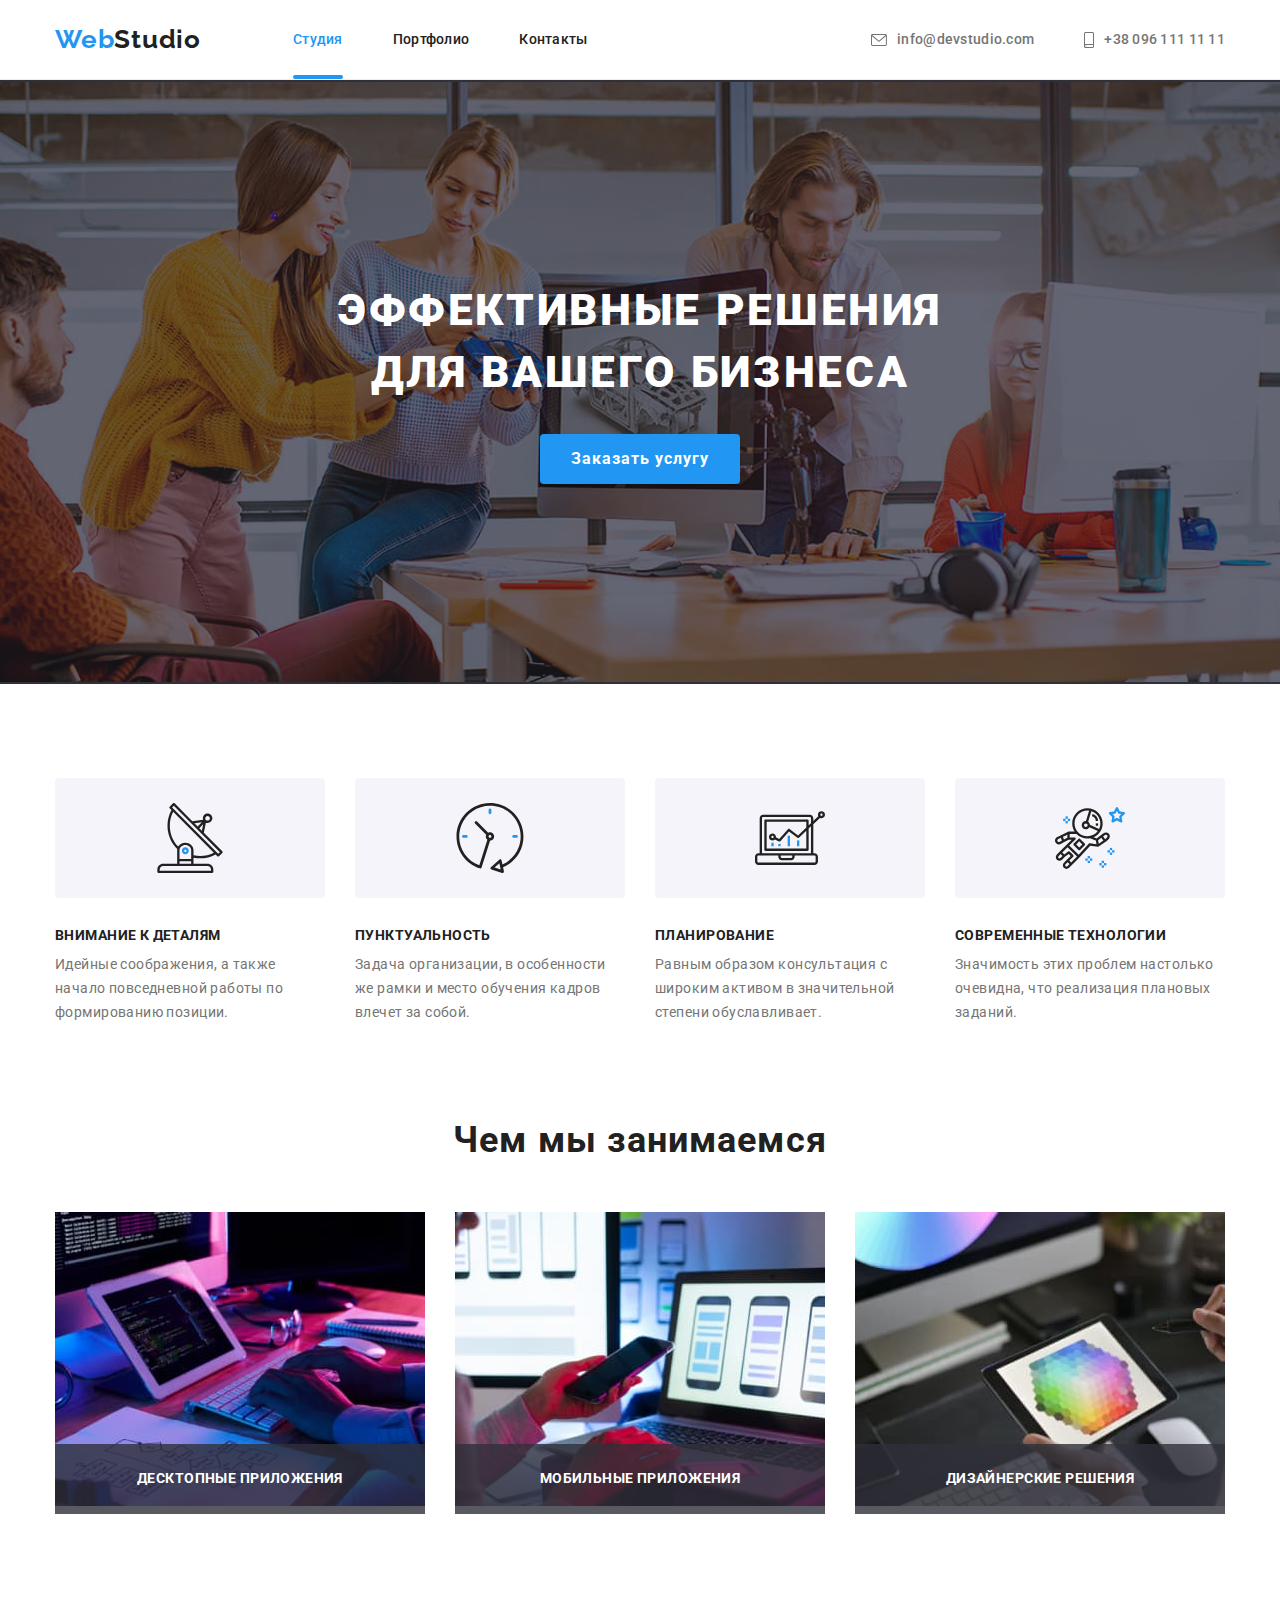
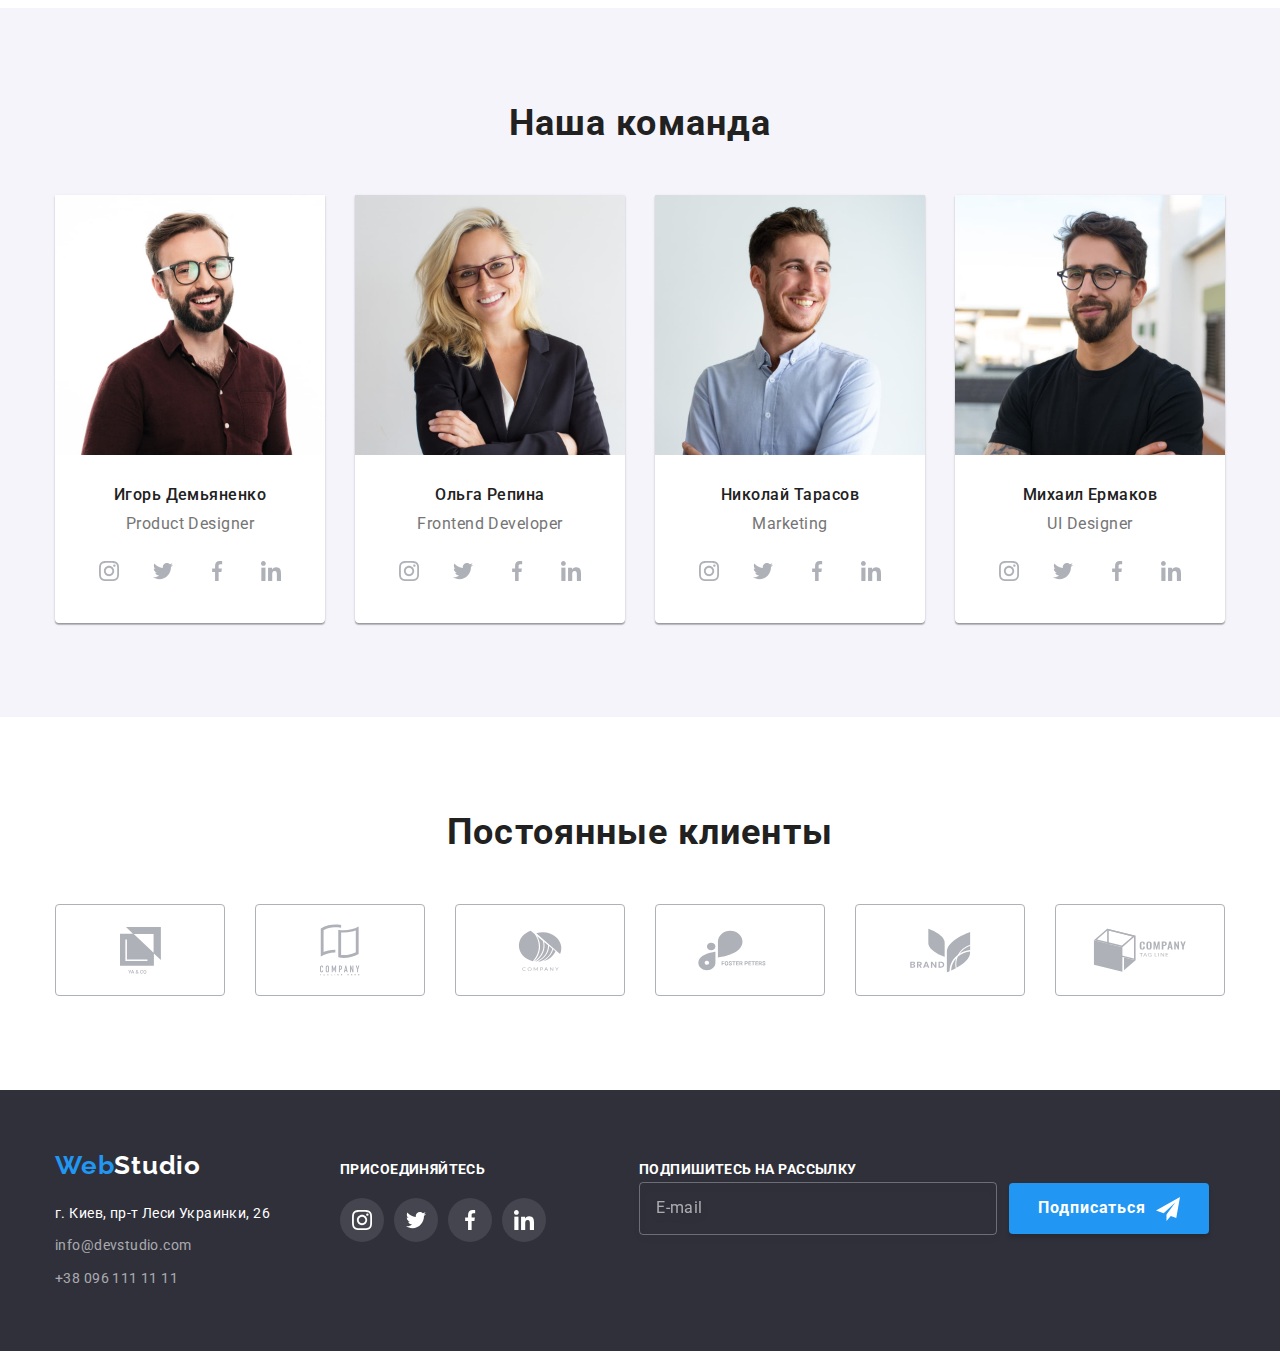
==== commit 51001ef7: "На проверку" ====
--- a/index.html
+++ b/index.html
@@ -58,9 +58,9 @@
     <main>
       <!--Секция Hero-->
       <section class="hero">
-        <div class="container">
-          <h1 class="title">Эффективные решения для вашего бизнеса</h1>
-          <button class="button primary" type="button" data-modal-open>Заказать услугу</button>
+        <div class="hero__container">
+          <h1 class="hero__title">Эффективные решения для вашего бизнеса</h1>
+          <button class="hero__button" type="button" data-modal-open>Заказать услугу</button>
         </div>
       </section>
       <!--Секция с нашими преимуществами-->
@@ -157,40 +157,40 @@
         </div>
       </section>
       <!--Секция Наша команда-->
-      <section class="team section">
-        <div class="container">
-          <h2 class="title">Наша команда</h2>
-          <ul class="team-list">
-            <li class="team-item">
-              <img class="team-image no-gap" src="images/img1.jpg" width="270" alt="Фото Игоря" />
-              <div class="team-item-botoom">
-                <h3 class="name">Игорь Демьяненко</h3>
-                <p class="description">Product Designer</p>
-                <ul class="team-social-list">
-                  <li class="team-social-item">
-                    <a href="" class="team-social-link">
-                      <svg class="team-social-icon" width="20" height="20">
+      <section class="team">
+        <div class="team__container">
+          <h2 class="team__title">Наша команда</h2>
+          <ul class="team__list">
+            <li class="team__item">
+              <img class="team-image" src="images/img1.jpg" width="270" alt="Фото Игоря" />
+              <div class="team__botoom-wrap">
+                <h3 class="team__name">Игорь Демьяненко</h3>
+                <p class="team__description">Product Designer</p>
+                <ul class="team__social-list social-list">
+                  <li class="social-list__item">
+                    <a href="" class="social-list__link">
+                      <svg class="social-list__icon" width="20" height="20">
                         <use href="./images/icons.svg#icon-instagram"></use>
                       </svg>
                     </a>
                   </li>
-                  <li class="team-social-item">
-                    <a href="" class="team-social-link">
-                      <svg class="team-social-icon" width="20" height="20">
+                  <li class="social-list__item">
+                    <a href="" class="social-list__link">
+                      <svg class="social-list__icon" width="20" height="20">
                         <use href="./images/icons.svg#icon-twitter"></use>
                       </svg>
                     </a>
                   </li>
-                  <li class="team-social-item">
-                    <a href="" class="team-social-link">
-                      <svg class="team-social-icon" width="20" height="20">
+                  <li class="social-list__item">
+                    <a href="" class="social-list__link">
+                      <svg class="social-list__icon" width="20" height="20">
                         <use href="./images/icons.svg#icon-facebook"></use>
                       </svg>
                     </a>
                   </li>
-                  <li class="team-social-item">
-                    <a href="" class="team-social-link">
-                      <svg class="team-social-icon" width="20" height="20">
+                  <li class="social-list__item">
+                    <a href="" class="social-list__link">
+                      <svg class="social-list__icon" width="20" height="20">
                         <use href="./images/icons.svg#icon-linkedin"></use>
                       </svg>
                     </a>
@@ -198,36 +198,36 @@
                 </ul>
               </div>
             </li>
-            <li class="team-item">
-              <img class="team-image no-gap" src="images/img2.jpg" width="270" alt="Фото Ольги" />
-              <div class="team-item-botoom">
-                <h3 class="name">Ольга Репина</h3>
-                <p class="description">Frontend Developer</p>
-                <ul class="team-social-list">
-                  <li class="team-social-item">
-                    <a href="" class="team-social-link">
-                      <svg class="team-social-icon" width="20" height="20">
+            <li class="team__item">
+              <img class="team-image" src="images/img2.jpg" width="270" alt="Фото Ольги" />
+              <div class="team__botoom-wrap">
+                <h3 class="team__name">Ольга Репина</h3>
+                <p class="team__description">Frontend Developer</p>
+                <ul class="team__social-list social-list">
+                  <li class="social-list__item">
+                    <a href="" class="social-list__link">
+                      <svg class="social-list__icon" width="20" height="20">
                         <use href="./images/icons.svg#icon-instagram"></use>
                       </svg>
                     </a>
                   </li>
-                  <li class="team-social-item">
-                    <a href="" class="team-social-link">
-                      <svg class="team-social-icon" width="20" height="20">
+                  <li class="social-list__item">
+                    <a href="" class="social-list__link">
+                      <svg class="social-list__icon" width="20" height="20">
                         <use href="./images/icons.svg#icon-twitter"></use>
                       </svg>
                     </a>
                   </li>
-                  <li class="team-social-item">
-                    <a href="" class="team-social-link">
-                      <svg class="team-social-icon" width="20" height="20">
+                  <li class="social-list__item">
+                    <a href="" class="social-list__link">
+                      <svg class="social-list__icon" width="20" height="20">
                         <use href="./images/icons.svg#icon-facebook"></use>
                       </svg>
                     </a>
                   </li>
-                  <li class="team-social-item">
-                    <a href="" class="team-social-link">
-                      <svg class="team-social-icon" width="20" height="20">
+                  <li class="social-list__item">
+                    <a href="" class="social-list__link">
+                      <svg class="social-list__icon" width="20" height="20">
                         <use href="./images/icons.svg#icon-linkedin"></use>
                       </svg>
                     </a>
@@ -235,36 +235,36 @@
                 </ul>
               </div>
             </li>
-            <li class="team-item">
-              <img class="team-image no-gap" src="images/img3.jpg" width="270" alt="Фото Николая" />
-              <div class="team-item-botoom">
-                <h3 class="name">Николай Тарасов</h3>
-                <p class="description">Marketing</p>
-                <ul class="team-social-list">
-                  <li class="team-social-item">
-                    <a href="" class="team-social-link">
-                      <svg class="team-social-icon" width="20" height="20">
+            <li class="team__item">
+              <img class="team-image" src="images/img3.jpg" width="270" alt="Фото Николая" />
+              <div class="team__botoom-wrap">
+                <h3 class="team__name">Николай Тарасов</h3>
+                <p class="team__description">Marketing</p>
+                <ul class="team__social-list social-list">
+                  <li class="social-list__item">
+                    <a href="" class="social-list__link">
+                      <svg class="social-list__icon" width="20" height="20">
                         <use href="./images/icons.svg#icon-instagram"></use>
                       </svg>
                     </a>
                   </li>
-                  <li class="team-social-item">
-                    <a href="" class="team-social-link">
-                      <svg class="team-social-icon" width="20" height="20">
+                  <li class="social-list__item">
+                    <a href="" class="social-list__link">
+                      <svg class="social-list__icon" width="20" height="20">
                         <use href="./images/icons.svg#icon-twitter"></use>
                       </svg>
                     </a>
                   </li>
-                  <li class="team-social-item">
-                    <a href="" class="team-social-link">
-                      <svg class="team-social-icon" width="20" height="20">
+                  <li class="social-list__item">
+                    <a href="" class="social-list__link">
+                      <svg class="social-list__icon" width="20" height="20">
                         <use href="./images/icons.svg#icon-facebook"></use>
                       </svg>
                     </a>
                   </li>
-                  <li class="team-social-item">
-                    <a href="" class="team-social-link">
-                      <svg class="team-social-icon" width="20" height="20">
+                  <li class="social-list__item">
+                    <a href="" class="social-list__link">
+                      <svg class="social-list__icon" width="20" height="20">
                         <use href="./images/icons.svg#icon-linkedin"></use>
                       </svg>
                     </a>
@@ -272,36 +272,36 @@
                 </ul>
               </div>
             </li>
-            <li class="team-item">
-              <img class="team-image no-gap" src="images/img4.jpg" width="270" alt="Фото Михаила" />
-              <div class="team-item-botoom">
-                <h3 class="name">Михаил Ермаков</h3>
-                <p class="description">UI Designer</p>
-                <ul class="team-social-list">
-                  <li class="team-social-item">
-                    <a href="" class="team-social-link">
-                      <svg class="team-social-icon" width="20" height="20">
+            <li class="team__item">
+              <img class="team-image" src="images/img4.jpg" width="270" alt="Фото Михаила" />
+              <div class="team__botoom-wrap">
+                <h3 class="team__name">Михаил Ермаков</h3>
+                <p class="team__description">UI Designer</p>
+                <ul class="team__social-list social-list">
+                  <li class="social-list__item">
+                    <a href="" class="social-list__link">
+                      <svg class="social-list__icon" width="20" height="20">
                         <use href="./images/icons.svg#icon-instagram"></use>
                       </svg>
                     </a>
                   </li>
-                  <li class="team-social-item">
-                    <a href="" class="team-social-link">
-                      <svg class="team-social-icon" width="20" height="20">
+                  <li class="social-list__item">
+                    <a href="" class="social-list__link">
+                      <svg class="social-list__icon" width="20" height="20">
                         <use href="./images/icons.svg#icon-twitter"></use>
                       </svg>
                     </a>
                   </li>
-                  <li class="team-social-item">
-                    <a href="" class="team-social-link">
-                      <svg class="team-social-icon" width="20" height="20">
+                  <li class="social-list__item">
+                    <a href="" class="social-list__link">
+                      <svg class="social-list__icon" width="20" height="20">
                         <use href="./images/icons.svg#icon-facebook"></use>
                       </svg>
                     </a>
                   </li>
-                  <li class="team-social-item">
-                    <a href="" class="team-social-link">
-                      <svg class="team-social-icon" width="20" height="20">
+                  <li class="social-list__item">
+                    <a href="" class="social-list__link">
+                      <svg class="social-list__icon" width="20" height="20">
                         <use href="./images/icons.svg#icon-linkedin"></use>
                       </svg>
                     </a>
@@ -313,48 +313,48 @@
         </div>
       </section>
       <!--Секция Клиенты-->
-      <section class="client section">
-        <div class="container">
-          <h2 class="title">Постоянные клиенты</h2>
-          <ul class="client-logo-list">
-            <li class="client-logo-item">
-              <a href="" class="client-logo-link">
-                <svg class="client-logo-icon" width="41" height="47">
+      <section class="client">
+        <div class="client__container">
+          <h2 class="client__title">Постоянные клиенты</h2>
+          <ul class="client__logo-list">
+            <li class="client__logo-item">
+              <a href="" class="client__logo-link">
+                <svg class="client__logo-icon" width="41" height="47">
                   <use href="./images/icons.svg#icon-client1"></use>
                 </svg>
               </a>
             </li>
-            <li class="client-logo-item">
-              <a href="" class="client-logo-link">
-                <svg class="client-logo-icon" width="40" height="52">
+            <li class="client__logo-item">
+              <a href="" class="client__logo-link">
+                <svg class="client__logo-icon" width="40" height="52">
                   <use href="./images/icons.svg#icon-client2"></use>
                 </svg>
               </a>
             </li>
-            <li class="client-logo-item">
-              <a href="" class="client-logo-link">
-                <svg class="client-logo-icon" width="44" height="41">
+            <li class="client__logo-item">
+              <a href="" class="client__logo-link">
+                <svg class="client__logo-icon" width="44" height="41">
                   <use href="./images/icons.svg#icon-client3"></use>
                 </svg>
               </a>
             </li>
-            <li class="client-logo-item">
-              <a href="" class="client-logo-link">
-                <svg class="client-logo-icon" width="84" height="41">
+            <li class="client__logo-item">
+              <a href="" class="client__logo-link">
+                <svg class="client__logo-icon" width="84" height="41">
                   <use href="./images/icons.svg#icon-client4"></use>
                 </svg>
               </a>
             </li>
-            <li class="client-logo-item">
-              <a href="" class="client-logo-link">
-                <svg class="client-logo-icon" width="63" height="45">
+            <li class="client__logo-item">
+              <a href="" class="client__logo-link">
+                <svg class="client__logo-icon" width="63" height="45">
                   <use href="./images/icons.svg#icon-client5"></use>
                 </svg>
               </a>
             </li>
-            <li class="client-logo-item">
-              <a href="" class="client-logo-link">
-                <svg class="client-logo-icon" width="94" height="44">
+            <li class="client__logo-item">
+              <a href="" class="client__logo-link">
+                <svg class="client__logo-icon" width="94" height="44">
                   <use href="./images/icons.svg#icon-client6"></use>
                 </svg>
               </a>
@@ -365,71 +365,73 @@
     </main>
     <!--Футер-->
     <footer class="footer">
-      <div class="container">
-        <div class="footer-address">
-          <a class="footer-logo" href="./index.html"
-            ><span class="footer-logo-decoration">Web</span>Studio</a
+      <div class="footer__container">
+        <div class="footer__address-wrap">
+          <a class="logo logo--dark footer__logo" href="./index.html"
+            ><span class="logo__decoration">Web</span>Studio</a
           >
-          <address class="address">
+          <address class="footer__address">
             <p>г. Киев, пр-т Леси Украинки, 26</p>
           </address>
-          <ul class="footer-contacts">
-            <li class="footer-contacts-item">
-              <a class="link" href="mailto:info@devstudio.com">info@devstudio.com</a>
-            </li>
-            <li class="footer-contacts-item">
-              <a class="link" href="tel:+380961111111">+38 096 111 11 11</a>
-            </li>
-          </ul>
-        </div>
-        <div class="footer-social">
-          <h3 class="footer-heading">Присоединяйтесь</h3>
-          <ul class="footer-social-list">
-            <li class="footer-social-item">
-              <a href="" class="footer-social-link">
-                <svg class="footer-social-icon" width="20" height="20">
+          <ul class="footer__contacts">
+            <li class="footer__contacts-item">
+              <a class="footer__contacts-link" href="mailto:info@devstudio.com"
+                >info@devstudio.com</a
+              >
+            </li>
+            <li class="footer__contacts-item">
+              <a class="footer__contacts-link" href="tel:+380961111111">+38 096 111 11 11</a>
+            </li>
+          </ul>
+        </div>
+        <div class="footer__social">
+          <h3 class="footer__heading">Присоединяйтесь</h3>
+          <ul class="social-list">
+            <li class="social-list__item">
+              <a href="" class="social-list__link social-list__link--dark">
+                <svg class="social-list__icon" width="20" height="20">
                   <use href="./images/icons.svg#icon-instagram"></use>
                 </svg>
               </a>
             </li>
-            <li class="footer-social-item">
-              <a href="" class="footer-social-link">
-                <svg class="footer-social-icon" width="20" height="20">
+            <li class="social-list__item">
+              <a href="" class="social-list__link social-list__link--dark">
+                <svg class="social-list__icon" width="20" height="20">
                   <use href="./images/icons.svg#icon-twitter"></use>
                 </svg>
               </a>
             </li>
-            <li class="footer-social-item">
-              <a href="" class="footer-social-link">
-                <svg class="footer-social-icon" width="20" height="20">
+            <li class="social-list__item">
+              <a href="" class="social-list__link social-list__link--dark">
+                <svg class="social-list__icon" width="20" height="20">
                   <use href="./images/icons.svg#icon-facebook"></use>
                 </svg>
               </a>
             </li>
-            <li class="footer-social-item">
-              <a href="" class="footer-social-link">
-                <svg class="footer-social-icon" width="20" height="20">
+            <li class="social-list__item">
+              <a href="" class="social-list__link social-list__link--dark">
+                <svg class="social-list__icon" width="20" height="20">
                   <use href="./images/icons.svg#icon-linkedin"></use>
                 </svg>
               </a>
             </li>
           </ul>
         </div>
-        <div class="footer-subscribe">
-          <form action="#" class="footer-form">
-            <label class="footer-heading" for="email-footer">Подпишитесь на рассылку</label>
-            <div class="footer-form-wrap">
+        <div class="footer__subscribe">
+          <form action="#" class="footer__form">
+            <label class="footer__heading" for="email-footer">Подпишитесь на рассылку</label>
+            <div class="footer__form-wrap">
               <input
-                class="footer-form-input"
+                class="footer__form-input"
                 type="email"
                 name="email"
                 placeholder="E-mail"
                 id="email-footer"
                 required
               />
-              <button class="footer-form-button button primary" type="submit">
+              <button class="footer__form-button" type="submit">
                 Подписаться
-                <svg class="subscribe-button-icon" width="24" height="24">
+                <svg class="footer__form-icon" width="24" height="24">
                   <use href="./images/icons.svg#icon-send"></use>
                 </svg>
               </button>
@@ -441,65 +443,65 @@
     <!--Модалка-->
     <div class="backdrop is-hidden" data-modal>
       <div class="modal">
-        <button class="modal-close" data-modal-close>
-          <svg class="modal-close-icon" width="11" height="11">
+        <button class="modal__close" data-modal-close>
+          <svg class="modal__close-icon" width="11" height="11">
             <use href="./images/icons.svg#icon-vector"></use>
           </svg>
         </button>
-        <p class="modal-form-heading">Оставьте свои данные, мы вам перезвоним</p>
+        <p class="modal__form-heading">Оставьте свои данные, мы вам перезвоним</p>
         <form action="#">
-          <label class="modal-form-label" for="modal-username">Имя</label>
-          <div class="modal-form-wrap">
+          <label class="modal__form-label" for="modal-username">Имя</label>
+          <div class="modal__form-wrap">
             <input
-              class="modal-form-input"
+              class="modal__form-input"
               type="text"
               name="username"
               id="modal-username"
               required
             />
-            <svg class="modal-input-icon" width="18" height="18">
+            <svg class="modal__input-icon" width="18" height="18">
               <use href="./images/icons.svg#icon-person"></use>
             </svg>
           </div>
-          <label class="modal-form-label" for="modal-phone">Телефон</label>
-          <div class="modal-form-wrap">
-            <input class="modal-form-input" type="tel" name="phone" id="modal-phone" required />
-            <svg class="modal-input-icon" width="18" height="18">
+          <label class="modal__form-label" for="modal-phone">Телефон</label>
+          <div class="modal__form-wrap">
+            <input class="modal__form-input" type="tel" name="phone" id="modal-phone" required />
+            <svg class="modal__input-icon" width="18" height="18">
               <use href="./images/icons.svg#icon-phone"></use>
             </svg>
           </div>
-          <label class="modal-form-label" for="modal-email">Почта</label>
-          <div class="modal-form-wrap">
-            <input class="modal-form-input" type="email" name="email" id="modal-email" />
-            <svg class="modal-input-icon" width="18" height="18">
+          <label class="modal__form-label" for="modal-email">Почта</label>
+          <div class="modal__form-wrap">
+            <input class="modal__form-input" type="email" name="email" id="modal-email" />
+            <svg class="modal__input-icon" width="18" height="18">
               <use href="./images/icons.svg#icon-email"></use>
             </svg>
           </div>
-          <label class="modal-form-label" for="modal-feedback">Комментарий</label>
+          <label class="modal__form-label" for="modal-feedback">Комментарий</label>
           <textarea
-            class="modal-form-textarea"
+            class="modal__form-textarea"
             name="feedback"
             placeholder="Введите текст"
             id="modal-feedback"
           ></textarea>
-          <div class="modal-form-terms-wrap">
+          <div class="modal__terms-wrap">
             <input
-              class="modal-form-checkbox visually-hidden"
+              class="modal__hidden-checkbox visually-hidden"
               type="checkbox"
               name="terms"
               id="modal-terms"
               required
             />
-            <label class="modal-form-checkbox-label" for="modal-terms">
-              <span class="second-checkbox">
-                <svg class="modal-form-checkbox-icon" width="11" height="8">
+            <label class="modal__checkbox-label" for="modal-terms">
+              <span class="modal__checkbox">
+                <svg class="modal__checkbox-icon" width="11" height="8">
                   <use href="./images/icons.svg#icon-check"></use>
                 </svg> </span
-              >Соглашаюсь с рассылкой и принимаю
-              <a class="modal-form-link" href=""> Условия договора</a>
+              >Соглашаюсь с рассылкой и принимаю &nbsp
+              <a class="modal__form-link" href="">Условия договора</a>
             </label>
           </div>
-          <button type="submit" class="modal-form-button button primary">Отправить</button>
+          <button type="submit" class="modal__form-button">Отправить</button>
         </form>
       </div>
     </div>
--- a/css/main.min.css
+++ b/css/main.min.css
@@ -1,2 +1,2 @@
-/*! modern-normalize v1.1.0 | MIT License | https://github.com/sindresorhus/modern-normalize */*,::before,::after{-webkit-box-sizing:border-box;box-sizing:border-box}html{line-height:1.15;-webkit-text-size-adjust:100%;-moz-tab-size:4;-o-tab-size:4;tab-size:4}body{margin:0;font-family:system-ui,-apple-system,"Segoe UI",Roboto,Helvetica,Arial,sans-serif,"Apple Color Emoji","Segoe UI Emoji"}hr{height:0;color:inherit}abbr[title]{-webkit-text-decoration:underline dotted;text-decoration:underline dotted}b,strong{font-weight:bolder}code,kbd,samp,pre{font-family:ui-monospace, SFMono-Regular, Consolas, 'Liberation Mono', Menlo, monospace;font-size:1em}small{font-size:80%}sub,sup{font-size:75%;line-height:0;position:relative;vertical-align:baseline}sub{bottom:-0.25em}sup{top:-0.5em}table{text-indent:0;border-color:inherit}button,input,optgroup,select,textarea{font-family:inherit;font-size:100%;line-height:1.15;margin:0}button,select{text-transform:none}button,[type='button'],[type='reset'],[type='submit']{-webkit-appearance:button}::-moz-focus-inner{border-style:none;padding:0}:-moz-focusring{outline:1px dotted ButtonText}:-moz-ui-invalid{box-shadow:none}legend{padding:0}progress{vertical-align:baseline}::-webkit-inner-spin-button,::-webkit-outer-spin-button{height:auto}[type='search']{-webkit-appearance:textfield;outline-offset:-2px}::-webkit-search-decoration{-webkit-appearance:none}::-webkit-file-upload-button{-webkit-appearance:button;font:inherit}summary{display:list-item}:root{--brand-color: #2196f3;--text-color: #757575;--alternative-text-color: #ffffff;--modal-text-color: #212121;--no-active-color: #afb1b8;--heading-color: #212121;--invalid-color: #f44336;--primary-background: #2f303a;--secondary-background: #f5f4fa;--body-background: #ffffff;--footer-social-color: rgba(255, 255, 255, 0.1)}body{font-family:Roboto, sans-serif;color:#757575;font-size:14px;line-height:1.7}p,h1,h2,h3,h4,h5,h6{margin:0}ul{list-style:none;padding:0;margin:0}a{text-decoration:none}.visually-hidden{position:absolute;width:1px;height:1px;margin:-1px;border:0;padding:0;white-space:nowrap;-webkit-clip-path:inset(100%);clip-path:inset(100%);clip:rect(0 0 0 0);overflow:hidden}.button{font-family:inherit;font-weight:700;font-size:16px;line-height:1.9;text-align:center;letter-spacing:0.06em;cursor:pointer;border-radius:4px}.advantage__title,.experience__title{font-weight:700;font-size:36px;line-height:1.2;text-align:center;letter-spacing:0.03em;color:var(--heading-color)}.button.primary{color:var(--alternative-text-color);background:var(--brand-color);width:200px;padding:10px 0;-webkit-box-shadow:0px 4px 4px rgba(0,0,0,0.15);box-shadow:0px 4px 4px rgba(0,0,0,0.15);border:var(--brand-color);-webkit-transition:-webkit-transform 250ms cubic-bezier(0.4, 0, 0.2, 1);transition:-webkit-transform 250ms cubic-bezier(0.4, 0, 0.2, 1);transition:transform 250ms cubic-bezier(0.4, 0, 0.2, 1);transition:transform 250ms cubic-bezier(0.4, 0, 0.2, 1), -webkit-transform 250ms cubic-bezier(0.4, 0, 0.2, 1)}.button.primary:hover,.button.primary:focus{-webkit-transform:scale(1.02);transform:scale(1.02)}h2{margin-bottom:50px}h3{margin-bottom:10px}.no-gap{display:block}.header{border-bottom:1px solid #ececec}.header__container{width:1200px;padding-left:15px;padding-right:15px;margin-left:auto;margin-right:auto;display:-webkit-box;display:-ms-flexbox;display:flex;-webkit-box-pack:justify;-ms-flex-pack:justify;justify-content:space-between;-webkit-box-align:center;-ms-flex-align:center;align-items:center}.logo{font-family:Raleway, sans-serif;font-weight:700;font-size:26px;line-height:1.2;letter-spacing:0.03em;color:var(--heading-color);text-decoration:none}.header__logo{margin-right:92px}.logo__decoration{color:var(--brand-color)}.header__nav{display:-webkit-box;display:-ms-flexbox;display:flex;-webkit-box-align:center;-ms-flex-align:center;align-items:center}.header__nav-list{display:-webkit-box;display:-ms-flexbox;display:flex;-webkit-box-align:center;-ms-flex-align:center;align-items:center}.header__contacts{display:-webkit-box;display:-ms-flexbox;display:flex;-webkit-box-align:center;-ms-flex-align:center;align-items:center}.header__nav-item{position:relative}.header__nav-item:not(:first-child){margin-left:50px}.header__link,.header__link--active{font-weight:500;line-height:1.1;letter-spacing:0.02em;color:var(--heading-color);text-decoration:none;padding:32px 0 32px 0;display:block;-webkit-transition:color 250ms cubic-bezier(0.4, 0, 0.2, 1);transition:color 250ms cubic-bezier(0.4, 0, 0.2, 1)}.header__link:hover,.header__link--active:hover,.header__link:focus,.header__link--active:focus{color:var(--brand-color)}.header__link--active{color:var(--brand-color)}.header__link--active::after{content:'';width:100%;height:4px;background:var(--brand-color);border-radius:2px;position:absolute;bottom:0;left:0}.header__contacts-link{font-weight:500;line-height:1.1;letter-spacing:0.02em;color:var(--text-color);text-decoration:none;padding:31px 0 31px 0;display:-webkit-box;display:-ms-flexbox;display:flex;-webkit-box-align:center;-ms-flex-align:center;align-items:center;cursor:pointer;-webkit-transition:color 250ms cubic-bezier(0.4, 0, 0.2, 1);transition:color 250ms cubic-bezier(0.4, 0, 0.2, 1)}.header__contacts-link:hover,.header__contacts-link:focus{color:var(--brand-color)}.header__contacts-item:not(:first-child){margin-left:50px}.header__contacts-icon{margin-right:10px;fill:currentColor}.hero{background-color:var(--primary-background);text-align:center;padding:200px 15px;background-image:-webkit-gradient(linear, left top, left bottom, from(rgba(47,48,58,0.4)), to(rgba(47,48,58,0.4))),url("../images/hero.jpg");background-image:linear-gradient(rgba(47,48,58,0.4), rgba(47,48,58,0.4)),url("../images/hero.jpg");background-repeat:no-repeat;background-position:center;background-size:1600px}.hero .title{font-weight:900;font-size:44px;line-height:1.4;text-align:center;letter-spacing:0.06em;text-transform:uppercase;color:var(--alternative-text-color);margin:0 auto 30px auto;width:696px}.advantage{padding-top:94px;padding-bottom:0}.advantage__container{width:1200px;padding-left:15px;padding-right:15px;margin-left:auto;margin-right:auto}.advantage__list{display:-webkit-box;display:-ms-flexbox;display:flex}.advantage__item{width:270px}.advantage__item:not(:first-child){margin-left:30px}.advantage__icon-wrapper{padding:25px 0 25px 0;display:-webkit-box;display:-ms-flexbox;display:flex;-webkit-box-pack:center;-ms-flex-pack:center;justify-content:center;margin-bottom:30px;background:#f5f4fa;border-radius:4px}.advantage__name{font-size:14px;line-height:1.1;font-weight:700;letter-spacing:0.03em;text-transform:uppercase;color:var(--heading-color)}.advantage__description{font-size:14px;line-height:1.7;letter-spacing:0.03em;color:var(--text-color)}.experience{padding-top:94px;padding-bottom:94px}.experience__container{width:1200px;padding-left:15px;padding-right:15px;margin-left:auto;margin-right:auto}.experience__list{display:-webkit-box;display:-ms-flexbox;display:flex;-webkit-box-pack:justify;-ms-flex-pack:justify;justify-content:space-between}.experience__item{position:relative}.experience__img-overlay{width:100%;height:70px;position:absolute;left:0;bottom:0;z-index:2;display:-webkit-box;display:-ms-flexbox;display:flex;-webkit-box-pack:center;-ms-flex-pack:center;justify-content:center;-webkit-box-align:center;-ms-flex-align:center;align-items:center;background:rgba(47,48,58,0.8)}.experience__img-title{font-weight:700;font-size:14px;line-height:1.1;letter-spacing:0.03em;text-transform:uppercase;color:var(--alternative-text-color);margin:0}.team.section{background:var(--secondary-background)}.team-item{background:var(--body-background);-webkit-box-shadow:0px 1px 3px rgba(0,0,0,0.12),0px 1px 1px rgba(0,0,0,0.14),0px 2px 1px rgba(0,0,0,0.2);box-shadow:0px 1px 3px rgba(0,0,0,0.12),0px 1px 1px rgba(0,0,0,0.14),0px 2px 1px rgba(0,0,0,0.2);border-radius:0px 0px 4px 4px}.team-list{list-style:none;display:-webkit-box;display:-ms-flexbox;display:flex;-webkit-box-pack:justify;-ms-flex-pack:justify;justify-content:space-between}.team-item-botoom{padding:30px 0 30px 0}.team-list .name{font-weight:500;font-size:16px;line-height:1.2;text-align:center;letter-spacing:0.03em;color:var(--heading-color)}.team-list .description{font-size:16px;line-height:1.2;text-align:center;letter-spacing:0.03em;margin-bottom:16px}.team-social-list{display:-webkit-box;display:-ms-flexbox;display:flex;-webkit-box-pack:center;-ms-flex-pack:center;justify-content:center}.team-social-item{height:44px;width:44px}.team-social-link{height:100%;width:100%;display:-webkit-box;display:-ms-flexbox;display:flex;-webkit-box-pack:center;-ms-flex-pack:center;justify-content:center;-webkit-box-align:center;-ms-flex-align:center;align-items:center;border-radius:50%;color:var(--no-active-color);cursor:pointer;-webkit-transition:color 250ms cubic-bezier(0.4, 0, 0.2, 1),background-color 250ms cubic-bezier(0.4, 0, 0.2, 1);transition:color 250ms cubic-bezier(0.4, 0, 0.2, 1),background-color 250ms cubic-bezier(0.4, 0, 0.2, 1)}.team-social-icon{fill:currentColor}.team-social-link:hover,.team-social-link:focus{color:var(--alternative-text-color);background-color:var(--brand-color)}.team-social-item:not(:first-child){margin-left:10px}.client-logo-list{display:-webkit-box;display:-ms-flexbox;display:flex;-webkit-box-pack:center;-ms-flex-pack:center;justify-content:center;-webkit-box-align:center;-ms-flex-align:center;align-items:center}.client-logo-item:not(:first-child){margin-left:30px}.client-logo-link{width:170px;height:92px;border:1px solid var(--no-active-color);border-radius:4px;display:-webkit-box;display:-ms-flexbox;display:flex;-webkit-box-pack:center;-ms-flex-pack:center;justify-content:center;-webkit-box-align:center;-ms-flex-align:center;align-items:center;color:var(--no-active-color);-webkit-transition:color 250ms cubic-bezier(0.4, 0, 0.2, 1),border 250ms cubic-bezier(0.4, 0, 0.2, 1);transition:color 250ms cubic-bezier(0.4, 0, 0.2, 1),border 250ms cubic-bezier(0.4, 0, 0.2, 1)}.client-logo-icon{fill:currentColor}.client-logo-link:hover,.client-logo-link:focus{color:var(--brand-color);border:1px solid var(--brand-color)}.footer{background-color:var(--primary-background)}.footer .container{padding:60px 15px;display:-webkit-box;display:-ms-flexbox;display:flex;-webkit-box-align:baseline;-ms-flex-align:baseline;align-items:baseline}.footer-logo{font-family:Raleway;font-style:normal;font-weight:bold;font-size:26px;line-height:1.2;letter-spacing:0.03em;color:var(--alternative-text-color);text-decoration:none;margin-bottom:20px;display:inline-block}.footer-logo-decoration{color:var(--brand-color)}.address{font-style:normal;letter-spacing:0.03em;color:var(--alternative-text-color);margin-bottom:9px}.footer-contacts{list-style:none}.footer-contacts .link{letter-spacing:0.03em;color:rgba(255,255,255,0.6);text-decoration:none;display:inline-block;-webkit-transition:color 250ms cubic-bezier(0.4, 0, 0.2, 1);transition:color 250ms cubic-bezier(0.4, 0, 0.2, 1)}.footer-contacts .link:hover,.footer-contacts .link:focus{color:var(--brand-color)}.footer-contacts-item:not(:last-child){margin-bottom:9px}.footer-social{margin-left:70px}.footer-heading{font-weight:700;font-size:14px;line-height:1.1;letter-spacing:0.03em;text-transform:uppercase;color:var(--alternative-text-color);margin-bottom:20px}.footer-social-list{display:-webkit-box;display:-ms-flexbox;display:flex;-webkit-box-pack:center;-ms-flex-pack:center;justify-content:center}.footer-social-item{height:44px;width:44px}.footer-social-link{height:100%;width:100%;display:-webkit-box;display:-ms-flexbox;display:flex;-webkit-box-pack:center;-ms-flex-pack:center;justify-content:center;-webkit-box-align:center;-ms-flex-align:center;align-items:center;border-radius:50%;color:var(--alternative-text-color);background-color:var(--footer-social-color);cursor:pointer;-webkit-transition:background-color 250ms cubic-bezier(0.4, 0, 0.2, 1);transition:background-color 250ms cubic-bezier(0.4, 0, 0.2, 1)}.footer-social-icon{fill:currentColor}.footer-social-link:hover,.footer-social-link:focus{background-color:var(--brand-color)}.footer-social-item:not(:first-child){margin-left:10px}.footer-subscribe{margin-left:93px}.footer-form-wrap{display:-webkit-box;display:-ms-flexbox;display:flex;-webkit-box-align:center;-ms-flex-align:center;align-items:center;-webkit-box-pack:center;-ms-flex-pack:center;justify-content:center}.footer-form .footer-heading{display:block}.footer-form-input{width:358px;padding:15px 16px;font-size:16px;line-height:1.3;letter-spacing:0.03em;color:var(--alternative-text-color);background-color:transparent;border:1px solid rgba(255,255,255,0.3);-webkit-filter:drop-shadow(0px 4px 4px rgba(0,0,0,0.15));filter:drop-shadow(0px 4px 4px rgba(0,0,0,0.15));border-radius:4px}.footer-form-input::-webkit-input-placeholder{color:rgba(255,255,255,0.6)}.footer-form-input:-ms-input-placeholder{color:rgba(255,255,255,0.6)}.footer-form-input::-ms-input-placeholder{color:rgba(255,255,255,0.6)}.footer-form-input::placeholder{color:rgba(255,255,255,0.6)}.footer-form-input:not(:placeholder-shown):required:valid{border-color:var(--brand-color)}.footer-form-input:not(:placeholder-shown):required:invalid{border-color:var(--invalid-color)}.footer-form-button{margin-left:12px;display:-webkit-box;display:-ms-flexbox;display:flex;-webkit-box-align:center;-ms-flex-align:center;align-items:center;-webkit-box-pack:center;-ms-flex-pack:center;justify-content:center}.subscribe-button-icon{margin-left:10px;fill:currentColor}.backdrop{position:fixed;top:0;left:0;width:100%;height:100%;background:rgba(0,0,0,0.2);opacity:1;-webkit-transition:opacity 250ms cubic-bezier(0.4, 0, 0.2, 1),visibility 250ms cubic-bezier(0.4, 0, 0.2, 1);transition:opacity 250ms cubic-bezier(0.4, 0, 0.2, 1),visibility 250ms cubic-bezier(0.4, 0, 0.2, 1)}.modal{position:absolute;top:50%;left:50%;width:528px;min-height:581px;padding:40px;background:var(--body-background);-webkit-box-shadow:0px 1px 3px rgba(0,0,0,0.12),0px 1px 1px rgba(0,0,0,0.14),0px 2px 1px rgba(0,0,0,0.2);box-shadow:0px 1px 3px rgba(0,0,0,0.12),0px 1px 1px rgba(0,0,0,0.14),0px 2px 1px rgba(0,0,0,0.2);border-radius:4px;-webkit-transform:translate(-50%, -50%) scale(1);transform:translate(-50%, -50%) scale(1);-webkit-transition:-webkit-transform 250ms cubic-bezier(0.4, 0, 0.2, 1);transition:-webkit-transform 250ms cubic-bezier(0.4, 0, 0.2, 1);transition:transform 250ms cubic-bezier(0.4, 0, 0.2, 1);transition:transform 250ms cubic-bezier(0.4, 0, 0.2, 1), -webkit-transform 250ms cubic-bezier(0.4, 0, 0.2, 1)}.backdrop.is-hidden .modal{-webkit-transform:translate(-50%, -50%) scale(0.9);transform:translate(-50%, -50%) scale(0.9)}.modal-close{position:absolute;right:8px;top:8px;width:30px;height:30px;display:-webkit-box;display:-ms-flexbox;display:flex;-webkit-box-pack:center;-ms-flex-pack:center;justify-content:center;-webkit-box-align:center;-ms-flex-align:center;align-items:center;background:var(--body-background);border:1px solid rgba(0,0,0,0.1);border-radius:50%;cursor:pointer;-webkit-transition:color 250ms cubic-bezier(0.4, 0, 0.2, 1);transition:color 250ms cubic-bezier(0.4, 0, 0.2, 1)}.modal-close-icon{fill:currentColor}.modal-close:hover,.modal-close:focus{color:var(--brand-color);cursor:pointer}.backdrop.is-hidden{opacity:0;pointer-events:none;visibility:hidden}.modal-form-heading{margin-bottom:12px;font-weight:700;font-size:20px;line-height:1.2;text-align:center;letter-spacing:0.03em;color:var(--modal-text-color)}.modal-form-label{font-size:12px;line-height:1.2;letter-spacing:0.01em;color:var(--text-color);padding-bottom:4px;display:block}.modal-form-wrap{position:relative;margin-bottom:10px}.modal-form-input{display:block;width:100%;padding:12px 12px 12px 42px;border:1px solid rgba(33,33,33,0.2);border-radius:4px;font-size:14px;line-height:1.1;letter-spacing:0.01em}.modal-form-input:hover,.modal-form-input:focus{border-color:var(--brand-color);outline:none}.modal-input-icon{position:absolute;top:50%;left:12px;-webkit-transform:translateY(-50%);transform:translateY(-50%);fill:var(--modal-text-color)}.modal-form-input:hover+.modal-input-icon,.modal-form-input:focus+.modal-input-icon{fill:var(--brand-color)}.modal-form-textarea{display:block;width:100%;height:96px;padding:12px 16px;margin-bottom:20px;border:1px solid rgba(33,33,33,0.2);border-radius:4px;resize:none;color:var(--modal-text-color)}.modal-form-textarea::-webkit-input-placeholder{font-size:12px;line-height:1.2;letter-spacing:0.01em;color:rgba(117,117,117,0.5)}.modal-form-textarea:-ms-input-placeholder{font-size:12px;line-height:1.2;letter-spacing:0.01em;color:rgba(117,117,117,0.5)}.modal-form-textarea::-ms-input-placeholder{font-size:12px;line-height:1.2;letter-spacing:0.01em;color:rgba(117,117,117,0.5)}.modal-form-textarea::placeholder{font-size:12px;line-height:1.2;letter-spacing:0.01em;color:rgba(117,117,117,0.5)}.modal-form-textarea:hover,.modal-form-textarea:focus{border-color:var(--brand-color);outline:none}.modal-form-terms-wrap{display:-webkit-box;display:-ms-flexbox;display:flex;-webkit-box-align:center;-ms-flex-align:center;align-items:center;margin-bottom:30px}.modal-form-link{-webkit-text-decoration-line:underline;text-decoration-line:underline;color:var(--brand-color)}.second-checkbox{fill:var(--alternative-text-color);width:16px;height:15px;padding:4px 2px 3px 3px;margin-left:12px;margin-right:9px;border:2px solid var(--modal-text-color);border-radius:2px;display:-webkit-box;display:-ms-flexbox;display:flex;-webkit-box-align:center;-ms-flex-align:center;align-items:center;-webkit-box-pack:center;-ms-flex-pack:center;justify-content:center}.modal-form-checkbox-label:hover .second-checkbox{border-color:var(--brand-color)}.modal-form-checkbox-label{margin-left:9px;font-size:14px;line-height:1.7;letter-spacing:0.03em;display:-webkit-box;display:-ms-flexbox;display:flex;-webkit-box-align:center;-ms-flex-align:center;align-items:center;-webkit-box-pack:center;-ms-flex-pack:center;justify-content:center}.modal-form-checkbox:focus+.modal-form-checkbox-label .second-checkbox{border:2px solid var(--brand-color)}.modal-form-checkbox:checked+.modal-form-checkbox-label .second-checkbox{width:16px;height:15px;padding:4px 2px 3px 3px;background:#2196f3;border-radius:2px;border:none}.modal-form-button{display:block;margin-left:auto;margin-right:auto}
+/*! modern-normalize v1.1.0 | MIT License | https://github.com/sindresorhus/modern-normalize */*,::before,::after{-webkit-box-sizing:border-box;box-sizing:border-box}html{line-height:1.15;-webkit-text-size-adjust:100%;-moz-tab-size:4;-o-tab-size:4;tab-size:4}body{margin:0;font-family:system-ui,-apple-system,"Segoe UI",Roboto,Helvetica,Arial,sans-serif,"Apple Color Emoji","Segoe UI Emoji"}hr{height:0;color:inherit}abbr[title]{-webkit-text-decoration:underline dotted;text-decoration:underline dotted}b,strong{font-weight:bolder}code,kbd,samp,pre{font-family:ui-monospace, SFMono-Regular, Consolas, 'Liberation Mono', Menlo, monospace;font-size:1em}small{font-size:80%}sub,sup{font-size:75%;line-height:0;position:relative;vertical-align:baseline}sub{bottom:-0.25em}sup{top:-0.5em}table{text-indent:0;border-color:inherit}button,input,optgroup,select,textarea{font-family:inherit;font-size:100%;line-height:1.15;margin:0}button,select{text-transform:none}button,[type='button'],[type='reset'],[type='submit']{-webkit-appearance:button}::-moz-focus-inner{border-style:none;padding:0}:-moz-focusring{outline:1px dotted ButtonText}:-moz-ui-invalid{box-shadow:none}legend{padding:0}progress{vertical-align:baseline}::-webkit-inner-spin-button,::-webkit-outer-spin-button{height:auto}[type='search']{-webkit-appearance:textfield;outline-offset:-2px}::-webkit-search-decoration{-webkit-appearance:none}::-webkit-file-upload-button{-webkit-appearance:button;font:inherit}summary{display:list-item}:root{--brand-color: #2196f3;--text-color: #757575;--alternative-text-color: #ffffff;--modal-text-color: #212121;--no-active-color: #afb1b8;--heading-color: #212121;--invalid-color: #f44336;--primary-background: #2f303a;--secondary-background: #f5f4fa;--body-background: #ffffff;--footer-social-color: rgba(255, 255, 255, 0.1)}body{font-family:Roboto, sans-serif;color:#757575;font-size:14px;line-height:1.7}p,h1,h2,h3,h4,h5,h6{margin:0}ul{list-style:none;padding:0;margin:0}a{text-decoration:none}.visually-hidden{position:absolute;width:1px;height:1px;margin:-1px;border:0;padding:0;white-space:nowrap;-webkit-clip-path:inset(100%);clip-path:inset(100%);clip:rect(0 0 0 0);overflow:hidden}.advantage__title,.experience__title,.team__title,.client__title,.gallery__title{font-weight:700;font-size:36px;line-height:1.2;text-align:center;letter-spacing:0.03em;color:var(--heading-color)}.hero__button,.footer__form-button,.modal__form-button{font-family:inherit;font-weight:700;font-size:16px;line-height:1.9;text-align:center;letter-spacing:0.06em;cursor:pointer;border-radius:4px}.hero__button,.footer__form-button,.modal__form-button{color:var(--alternative-text-color);background:var(--brand-color);width:200px;padding:10px 0;-webkit-box-shadow:0px 4px 4px rgba(0,0,0,0.15);box-shadow:0px 4px 4px rgba(0,0,0,0.15);border:var(--brand-color);-webkit-transition:-webkit-transform 250ms cubic-bezier(0.4, 0, 0.2, 1);transition:-webkit-transform 250ms cubic-bezier(0.4, 0, 0.2, 1);transition:transform 250ms cubic-bezier(0.4, 0, 0.2, 1);transition:transform 250ms cubic-bezier(0.4, 0, 0.2, 1), -webkit-transform 250ms cubic-bezier(0.4, 0, 0.2, 1)}.hero__button:hover,.footer__form-button:hover,.modal__form-button:hover,.hero__button:focus,.footer__form-button:focus,.modal__form-button:focus{-webkit-transform:scale(1.02);transform:scale(1.02)}h2{margin-bottom:50px}h3{margin-bottom:10px}.team-image{display:block}.header{border-bottom:1px solid #ececec}.header__container{width:1200px;padding-left:15px;padding-right:15px;margin-left:auto;margin-right:auto;display:-webkit-box;display:-ms-flexbox;display:flex;-webkit-box-pack:justify;-ms-flex-pack:justify;justify-content:space-between;-webkit-box-align:center;-ms-flex-align:center;align-items:center}.logo{font-family:Raleway, sans-serif;font-weight:700;font-size:26px;line-height:1.2;letter-spacing:0.03em;color:var(--heading-color);text-decoration:none}.header__logo{margin-right:92px}.logo__decoration{color:var(--brand-color)}.header__nav{display:-webkit-box;display:-ms-flexbox;display:flex;-webkit-box-align:center;-ms-flex-align:center;align-items:center}.header__nav-list{display:-webkit-box;display:-ms-flexbox;display:flex;-webkit-box-align:center;-ms-flex-align:center;align-items:center}.header__contacts{display:-webkit-box;display:-ms-flexbox;display:flex;-webkit-box-align:center;-ms-flex-align:center;align-items:center}.header__nav-item{position:relative}.header__nav-item:not(:first-child){margin-left:50px}.header__link,.header__link--active{font-weight:500;line-height:1.1;letter-spacing:0.02em;color:var(--heading-color);text-decoration:none;padding:32px 0 32px 0;display:block;-webkit-transition:color 250ms cubic-bezier(0.4, 0, 0.2, 1);transition:color 250ms cubic-bezier(0.4, 0, 0.2, 1)}.header__link:hover,.header__link--active:hover,.header__link:focus,.header__link--active:focus{color:var(--brand-color)}.header__link--active{color:var(--brand-color)}.header__link--active::after{content:'';width:100%;height:4px;background:var(--brand-color);border-radius:2px;position:absolute;bottom:0;left:0}.header__contacts-link{font-weight:500;line-height:1.1;letter-spacing:0.02em;color:var(--text-color);text-decoration:none;padding:31px 0 31px 0;display:-webkit-box;display:-ms-flexbox;display:flex;-webkit-box-align:center;-ms-flex-align:center;align-items:center;cursor:pointer;-webkit-transition:color 250ms cubic-bezier(0.4, 0, 0.2, 1);transition:color 250ms cubic-bezier(0.4, 0, 0.2, 1)}.header__contacts-link:hover,.header__contacts-link:focus{color:var(--brand-color)}.header__contacts-item:not(:first-child){margin-left:50px}.header__contacts-icon{margin-right:10px;fill:currentColor}.hero{background-color:var(--primary-background);text-align:center;padding:200px 15px;background-image:-webkit-gradient(linear, left top, left bottom, from(rgba(47,48,58,0.4)), to(rgba(47,48,58,0.4))),url("../images/hero.jpg");background-image:linear-gradient(rgba(47,48,58,0.4), rgba(47,48,58,0.4)),url("../images/hero.jpg");background-repeat:no-repeat;background-position:center;background-size:1600px}.hero__container{width:1200px;padding-left:15px;padding-right:15px;margin-left:auto;margin-right:auto}.hero__title{font-weight:900;font-size:44px;line-height:1.4;text-align:center;letter-spacing:0.06em;text-transform:uppercase;color:var(--alternative-text-color);margin:0 auto 30px auto;width:696px}.advantage{padding-top:94px;padding-bottom:0}.advantage__container{width:1200px;padding-left:15px;padding-right:15px;margin-left:auto;margin-right:auto}.advantage__list{display:-webkit-box;display:-ms-flexbox;display:flex}.advantage__item{width:270px}.advantage__item:not(:first-child){margin-left:30px}.advantage__icon-wrapper{padding:25px 0 25px 0;display:-webkit-box;display:-ms-flexbox;display:flex;-webkit-box-pack:center;-ms-flex-pack:center;justify-content:center;margin-bottom:30px;background:#f5f4fa;border-radius:4px}.advantage__name{font-size:14px;line-height:1.1;font-weight:700;letter-spacing:0.03em;text-transform:uppercase;color:var(--heading-color)}.advantage__description{font-size:14px;line-height:1.7;letter-spacing:0.03em;color:var(--text-color)}.experience{padding-top:94px;padding-bottom:94px}.experience__container{width:1200px;padding-left:15px;padding-right:15px;margin-left:auto;margin-right:auto}.experience__list{display:-webkit-box;display:-ms-flexbox;display:flex;-webkit-box-pack:justify;-ms-flex-pack:justify;justify-content:space-between}.experience__item{position:relative}.experience__img-overlay{width:100%;height:70px;position:absolute;left:0;bottom:0;z-index:2;display:-webkit-box;display:-ms-flexbox;display:flex;-webkit-box-pack:center;-ms-flex-pack:center;justify-content:center;-webkit-box-align:center;-ms-flex-align:center;align-items:center;background:rgba(47,48,58,0.8)}.experience__img-title{font-weight:700;font-size:14px;line-height:1.1;letter-spacing:0.03em;text-transform:uppercase;color:var(--alternative-text-color);margin:0}.team{padding-top:94px;padding-bottom:94px;background:var(--secondary-background)}.team__container{width:1200px;padding-left:15px;padding-right:15px;margin-left:auto;margin-right:auto}.team__list{list-style:none;display:-webkit-box;display:-ms-flexbox;display:flex;-webkit-box-pack:justify;-ms-flex-pack:justify;justify-content:space-between}.team__item{background:var(--body-background);-webkit-box-shadow:0px 1px 3px rgba(0,0,0,0.12),0px 1px 1px rgba(0,0,0,0.14),0px 2px 1px rgba(0,0,0,0.2);box-shadow:0px 1px 3px rgba(0,0,0,0.12),0px 1px 1px rgba(0,0,0,0.14),0px 2px 1px rgba(0,0,0,0.2);border-radius:0px 0px 4px 4px}.team__botoom-wrap{padding:30px 0 30px 0}.team__name{font-weight:500;font-size:16px;line-height:1.2;text-align:center;letter-spacing:0.03em;color:var(--heading-color)}.team__description{font-size:16px;line-height:1.2;text-align:center;letter-spacing:0.03em;margin-bottom:16px}.social-list{display:-webkit-box;display:-ms-flexbox;display:flex;-webkit-box-pack:center;-ms-flex-pack:center;justify-content:center}.social-list__item{height:44px;width:44px}.social-list__item:not(:first-child){margin-left:10px}.social-list__link{height:100%;width:100%;display:-webkit-box;display:-ms-flexbox;display:flex;-webkit-box-pack:center;-ms-flex-pack:center;justify-content:center;-webkit-box-align:center;-ms-flex-align:center;align-items:center;border-radius:50%;color:var(--no-active-color);cursor:pointer;-webkit-transition:color 250ms cubic-bezier(0.4, 0, 0.2, 1),background-color 250ms cubic-bezier(0.4, 0, 0.2, 1);transition:color 250ms cubic-bezier(0.4, 0, 0.2, 1),background-color 250ms cubic-bezier(0.4, 0, 0.2, 1)}.social-list__link:hover,.social-list__link:focus{color:var(--alternative-text-color);background-color:var(--brand-color)}.social-list__icon{fill:currentColor}.client{padding-top:94px;padding-bottom:94px}.client__container{width:1200px;padding-left:15px;padding-right:15px;margin-left:auto;margin-right:auto}.client__logo-list{display:-webkit-box;display:-ms-flexbox;display:flex;-webkit-box-pack:center;-ms-flex-pack:center;justify-content:center;-webkit-box-align:center;-ms-flex-align:center;align-items:center}.client__logo-item:not(:first-child){margin-left:30px}.client__logo-link{width:170px;height:92px;border:1px solid var(--no-active-color);border-radius:4px;display:-webkit-box;display:-ms-flexbox;display:flex;-webkit-box-pack:center;-ms-flex-pack:center;justify-content:center;-webkit-box-align:center;-ms-flex-align:center;align-items:center;color:var(--no-active-color);-webkit-transition:color 250ms cubic-bezier(0.4, 0, 0.2, 1),border 250ms cubic-bezier(0.4, 0, 0.2, 1);transition:color 250ms cubic-bezier(0.4, 0, 0.2, 1),border 250ms cubic-bezier(0.4, 0, 0.2, 1)}.client__logo-link:hover,.client__logo-link:focus{color:var(--brand-color);border:1px solid var(--brand-color)}.client__logo-icon{fill:currentColor}.footer{background-color:var(--primary-background)}.footer__container{width:1200px;padding-left:15px;padding-right:15px;margin-left:auto;margin-right:auto;padding:60px 15px;display:-webkit-box;display:-ms-flexbox;display:flex;-webkit-box-align:baseline;-ms-flex-align:baseline;align-items:baseline}.logo--dark{color:var(--alternative-text-color)}.footer__logo{margin-bottom:20px;display:inline-block}.footer__address{font-style:normal;letter-spacing:0.03em;color:var(--alternative-text-color);margin-bottom:9px}.footer__contacts-item:not(:last-child){margin-bottom:9px}.footer__contacts-link{letter-spacing:0.03em;color:rgba(255,255,255,0.6);text-decoration:none;display:inline-block;-webkit-transition:color 250ms cubic-bezier(0.4, 0, 0.2, 1);transition:color 250ms cubic-bezier(0.4, 0, 0.2, 1)}.footer__contacts-link:hover,.footer__contacts-link:focus{color:var(--brand-color)}.footer__social{margin-left:70px}.footer__heading{font-weight:700;font-size:14px;line-height:1.1;letter-spacing:0.03em;text-transform:uppercase;color:var(--alternative-text-color);margin-bottom:20px}.social-list__link--dark{color:var(--alternative-text-color);background-color:var(--footer-social-color);-webkit-transition:background-color 250ms cubic-bezier(0.4, 0, 0.2, 1);transition:background-color 250ms cubic-bezier(0.4, 0, 0.2, 1)}.footer__subscribe{margin-left:93px}.footer__form-wrap{display:-webkit-box;display:-ms-flexbox;display:flex;-webkit-box-align:center;-ms-flex-align:center;align-items:center;-webkit-box-pack:center;-ms-flex-pack:center;justify-content:center}.footer__form .footer-heading{display:block}.footer__form-input{width:358px;padding:15px 16px;font-size:16px;line-height:1.3;letter-spacing:0.03em;color:var(--alternative-text-color);background-color:transparent;border:1px solid rgba(255,255,255,0.3);-webkit-filter:drop-shadow(0px 4px 4px rgba(0,0,0,0.15));filter:drop-shadow(0px 4px 4px rgba(0,0,0,0.15));border-radius:4px}.footer__form-input::-webkit-input-placeholder{color:rgba(255,255,255,0.6)}.footer__form-input:-ms-input-placeholder{color:rgba(255,255,255,0.6)}.footer__form-input::-ms-input-placeholder{color:rgba(255,255,255,0.6)}.footer__form-input::placeholder{color:rgba(255,255,255,0.6)}.footer__form-input:not(:placeholder-shown):required:valid{border-color:var(--brand-color)}.footer__form-input:not(:placeholder-shown):required:invalid{border-color:var(--invalid-color)}.footer__form-button{margin-left:12px;display:-webkit-box;display:-ms-flexbox;display:flex;-webkit-box-align:center;-ms-flex-align:center;align-items:center;-webkit-box-pack:center;-ms-flex-pack:center;justify-content:center}.footer__form-icon{margin-left:10px;fill:currentColor}.backdrop{position:fixed;top:0;left:0;width:100%;height:100%;background:rgba(0,0,0,0.2);opacity:1;-webkit-transition:opacity 250ms cubic-bezier(0.4, 0, 0.2, 1),visibility 250ms cubic-bezier(0.4, 0, 0.2, 1);transition:opacity 250ms cubic-bezier(0.4, 0, 0.2, 1),visibility 250ms cubic-bezier(0.4, 0, 0.2, 1)}.modal{position:absolute;top:50%;left:50%;width:528px;min-height:581px;padding:40px;background:var(--body-background);-webkit-box-shadow:0px 1px 3px rgba(0,0,0,0.12),0px 1px 1px rgba(0,0,0,0.14),0px 2px 1px rgba(0,0,0,0.2);box-shadow:0px 1px 3px rgba(0,0,0,0.12),0px 1px 1px rgba(0,0,0,0.14),0px 2px 1px rgba(0,0,0,0.2);border-radius:4px;-webkit-transform:translate(-50%, -50%) scale(1);transform:translate(-50%, -50%) scale(1);-webkit-transition:-webkit-transform 250ms cubic-bezier(0.4, 0, 0.2, 1);transition:-webkit-transform 250ms cubic-bezier(0.4, 0, 0.2, 1);transition:transform 250ms cubic-bezier(0.4, 0, 0.2, 1);transition:transform 250ms cubic-bezier(0.4, 0, 0.2, 1), -webkit-transform 250ms cubic-bezier(0.4, 0, 0.2, 1)}.backdrop.is-hidden .modal{-webkit-transform:translate(-50%, -50%) scale(0.9);transform:translate(-50%, -50%) scale(0.9)}.modal__close{position:absolute;right:8px;top:8px;width:30px;height:30px;display:-webkit-box;display:-ms-flexbox;display:flex;-webkit-box-pack:center;-ms-flex-pack:center;justify-content:center;-webkit-box-align:center;-ms-flex-align:center;align-items:center;background:var(--body-background);border:1px solid rgba(0,0,0,0.1);border-radius:50%;cursor:pointer;-webkit-transition:color 250ms cubic-bezier(0.4, 0, 0.2, 1);transition:color 250ms cubic-bezier(0.4, 0, 0.2, 1)}.modal__close:hover,.modal__close:focus{color:var(--brand-color);cursor:pointer}.modal__close-icon{fill:currentColor}.backdrop.is-hidden{opacity:0;pointer-events:none;visibility:hidden}.modal__form-heading{margin-bottom:12px;font-weight:700;font-size:20px;line-height:1.2;text-align:center;letter-spacing:0.03em;color:var(--modal-text-color)}.modal__form-label{font-size:12px;line-height:1.2;letter-spacing:0.01em;color:var(--text-color);padding-bottom:4px;display:block}.modal__form-wrap{position:relative;margin-bottom:10px}.modal__form-input{display:block;width:100%;padding:12px 12px 12px 42px;border:1px solid rgba(33,33,33,0.2);border-radius:4px;font-size:14px;line-height:1.1;letter-spacing:0.01em}.modal__form-input:hover,.modal__form-input:focus{border-color:var(--brand-color);outline:none}.modal__input-icon{position:absolute;top:50%;left:12px;-webkit-transform:translateY(-50%);transform:translateY(-50%);fill:var(--modal-text-color)}.modal-form-input:hover+.modal-input-icon,.modal-form-input:focus+.modal-input-icon{fill:var(--brand-color)}.modal__form-textarea{display:block;width:100%;height:96px;padding:12px 16px;margin-bottom:20px;border:1px solid rgba(33,33,33,0.2);border-radius:4px;resize:none;color:var(--modal-text-color)}.modal__form-textarea::-webkit-input-placeholder{font-size:12px;line-height:1.2;letter-spacing:0.01em;color:rgba(117,117,117,0.5)}.modal__form-textarea:-ms-input-placeholder{font-size:12px;line-height:1.2;letter-spacing:0.01em;color:rgba(117,117,117,0.5)}.modal__form-textarea::-ms-input-placeholder{font-size:12px;line-height:1.2;letter-spacing:0.01em;color:rgba(117,117,117,0.5)}.modal__form-textarea::placeholder{font-size:12px;line-height:1.2;letter-spacing:0.01em;color:rgba(117,117,117,0.5)}.modal__form-textarea:hover,.modal__form-textarea:focus{border-color:var(--brand-color);outline:none}.modal__terms-wrap{display:-webkit-box;display:-ms-flexbox;display:flex;-webkit-box-align:center;-ms-flex-align:center;align-items:center;margin-bottom:30px}.modal__checkbox{fill:var(--alternative-text-color);width:16px;height:15px;padding:4px 2px 3px 3px;margin-left:12px;margin-right:9px;border:2px solid var(--modal-text-color);border-radius:2px;display:-webkit-box;display:-ms-flexbox;display:flex;-webkit-box-align:center;-ms-flex-align:center;align-items:center;-webkit-box-pack:center;-ms-flex-pack:center;justify-content:center}.modal__checkbox-label:hover .modal__checkbox{border-color:var(--brand-color)}.modal__checkbox-label{font-size:14px;line-height:1.7;letter-spacing:0.03em;display:-webkit-box;display:-ms-flexbox;display:flex;-webkit-box-align:center;-ms-flex-align:center;align-items:center;-webkit-box-pack:center;-ms-flex-pack:center;justify-content:center}.modal__hidden-checkbox:focus+.modal__checkbox-label .modal__checkbox{border:2px solid var(--brand-color)}.modal__hidden-checkbox:checked+.modal__checkbox-label .modal__checkbox{width:16px;height:15px;padding:4px 2px 3px 3px;background:#2196f3;border-radius:2px;border:none}.modal__form-link{-webkit-text-decoration-line:underline;text-decoration-line:underline;color:var(--brand-color)}.modal__form-button{display:block;margin-left:auto;margin-right:auto}.header{border-bottom:1px solid #ececec}.header__container{width:1200px;padding-left:15px;padding-right:15px;margin-left:auto;margin-right:auto;display:-webkit-box;display:-ms-flexbox;display:flex;-webkit-box-pack:justify;-ms-flex-pack:justify;justify-content:space-between;-webkit-box-align:center;-ms-flex-align:center;align-items:center}.logo{font-family:Raleway, sans-serif;font-weight:700;font-size:26px;line-height:1.2;letter-spacing:0.03em;color:var(--heading-color);text-decoration:none}.header__logo{margin-right:92px}.logo__decoration{color:var(--brand-color)}.header__nav{display:-webkit-box;display:-ms-flexbox;display:flex;-webkit-box-align:center;-ms-flex-align:center;align-items:center}.header__nav-list{display:-webkit-box;display:-ms-flexbox;display:flex;-webkit-box-align:center;-ms-flex-align:center;align-items:center}.header__contacts{display:-webkit-box;display:-ms-flexbox;display:flex;-webkit-box-align:center;-ms-flex-align:center;align-items:center}.header__nav-item{position:relative}.header__nav-item:not(:first-child){margin-left:50px}.header__link,.header__link--active{font-weight:500;line-height:1.1;letter-spacing:0.02em;color:var(--heading-color);text-decoration:none;padding:32px 0 32px 0;display:block;-webkit-transition:color 250ms cubic-bezier(0.4, 0, 0.2, 1);transition:color 250ms cubic-bezier(0.4, 0, 0.2, 1)}.header__link:hover,.header__link--active:hover,.header__link:focus,.header__link--active:focus{color:var(--brand-color)}.header__link--active{color:var(--brand-color)}.header__link--active::after{content:'';width:100%;height:4px;background:var(--brand-color);border-radius:2px;position:absolute;bottom:0;left:0}.header__contacts-link{font-weight:500;line-height:1.1;letter-spacing:0.02em;color:var(--text-color);text-decoration:none;padding:31px 0 31px 0;display:-webkit-box;display:-ms-flexbox;display:flex;-webkit-box-align:center;-ms-flex-align:center;align-items:center;cursor:pointer;-webkit-transition:color 250ms cubic-bezier(0.4, 0, 0.2, 1);transition:color 250ms cubic-bezier(0.4, 0, 0.2, 1)}.header__contacts-link:hover,.header__contacts-link:focus{color:var(--brand-color)}.header__contacts-item:not(:first-child){margin-left:50px}.header__contacts-icon{margin-right:10px;fill:currentColor}.gallery{padding-top:94px;padding-bottom:94px}.gallery__container{width:1200px;padding-left:15px;padding-right:15px;margin-left:auto;margin-right:auto}.gallery__filter-list{margin-bottom:50px}.filter-list{list-style:none;display:-webkit-box;display:-ms-flexbox;display:flex;-webkit-box-pack:center;-ms-flex-pack:center;justify-content:center}.filter-list__item:not(:first-child){margin-left:8px}.filter-list__button{font-family:inherit;font-weight:500;font-size:16px;line-height:1.6;text-align:center;letter-spacing:0.03em;color:var(--heading-color);background-color:var(--secondary-background);border-radius:4px;padding:6px 22px;border:1px solid transparent;-webkit-transition:color 250ms cubic-bezier(0.4, 0, 0.2, 1),background 250ms cubic-bezier(0.4, 0, 0.2, 1),-webkit-box-shadow 250ms cubic-bezier(0.4, 0, 0.2, 1);transition:color 250ms cubic-bezier(0.4, 0, 0.2, 1),background 250ms cubic-bezier(0.4, 0, 0.2, 1),-webkit-box-shadow 250ms cubic-bezier(0.4, 0, 0.2, 1);transition:color 250ms cubic-bezier(0.4, 0, 0.2, 1),background 250ms cubic-bezier(0.4, 0, 0.2, 1),box-shadow 250ms cubic-bezier(0.4, 0, 0.2, 1);transition:color 250ms cubic-bezier(0.4, 0, 0.2, 1),background 250ms cubic-bezier(0.4, 0, 0.2, 1),box-shadow 250ms cubic-bezier(0.4, 0, 0.2, 1),-webkit-box-shadow 250ms cubic-bezier(0.4, 0, 0.2, 1)}.filter-list__button:hover,.filter-list__button:focus{color:var(--alternative-text-color);background:var(--brand-color);cursor:pointer;-webkit-box-shadow:0px 3px 1px rgba(0,0,0,0.1),0px 1px 2px rgba(0,0,0,0.08),0px 2px 2px rgba(0,0,0,0.12);box-shadow:0px 3px 1px rgba(0,0,0,0.1),0px 1px 2px rgba(0,0,0,0.08),0px 2px 2px rgba(0,0,0,0.12)}.gallery-list{list-style:none;display:-webkit-box;display:-ms-flexbox;display:flex;-ms-flex-wrap:wrap;flex-wrap:wrap}.gallery-list__item{-ms-flex-preferred-size:calc((100%-60px) / 3);flex-basis:calc((100%-60px) / 3);margin-right:30px;margin-bottom:30px;max-width:370px;-webkit-transition:-webkit-box-shadow 250ms cubic-bezier(0.4, 0, 0.2, 1);transition:-webkit-box-shadow 250ms cubic-bezier(0.4, 0, 0.2, 1);transition:box-shadow 250ms cubic-bezier(0.4, 0, 0.2, 1);transition:box-shadow 250ms cubic-bezier(0.4, 0, 0.2, 1), -webkit-box-shadow 250ms cubic-bezier(0.4, 0, 0.2, 1)}.gallery-list__item:nth-child(3n){margin-right:0}.gallery-list__item:nth-last-child(-n+3){margin-bottom:0}.gallery-list__item:hover,.gallery-list__item:focus{-webkit-box-shadow:0px 1px 1px rgba(0,0,0,0.12),0px 4px 4px rgba(0,0,0,0.06),1px 4px 6px rgba(0,0,0,0.16);box-shadow:0px 1px 1px rgba(0,0,0,0.12),0px 4px 4px rgba(0,0,0,0.06),1px 4px 6px rgba(0,0,0,0.16);cursor:pointer}.gallery-list__item-img{display:block}.gallery-list__item-box{position:relative;overflow:hidden}.gallery-list__item-overlay{width:100%;height:100%;position:absolute;top:0;left:0;display:-webkit-box;display:-ms-flexbox;display:flex;-webkit-box-pack:center;-ms-flex-pack:center;justify-content:center;-webkit-box-align:center;-ms-flex-align:center;align-items:center;padding:0 24px;background:rgba(33,150,243,0.9);-webkit-transition:-webkit-transform 250ms cubic-bezier(0.4, 0, 0.2, 1);transition:-webkit-transform 250ms cubic-bezier(0.4, 0, 0.2, 1);transition:transform 250ms cubic-bezier(0.4, 0, 0.2, 1);transition:transform 250ms cubic-bezier(0.4, 0, 0.2, 1), -webkit-transform 250ms cubic-bezier(0.4, 0, 0.2, 1);-webkit-transform:translateY(101%);transform:translateY(101%)}.gallery-list__overlay-discription{font-weight:400;font-size:18px;line-height:1.6;letter-spacing:0.03em;color:var(--alternative-text-color)}.gallery-list__item-link:hover .gallery-list__item-overlay,.gallery-list__item-link:focus .gallery-list__item-overlay{-webkit-transform:translateY(0);transform:translateY(0)}.gallery-list__item-bottom{padding-left:24px;border-left:1px solid #eeeeee;border-right:1px solid #eeeeee;border-bottom:1px solid #eeeeee;padding-bottom:20px;padding-top:20px}.gallery-list__item-name{font-weight:700;font-size:18px;line-height:2;letter-spacing:0.03em;color:var(--heading-color)}.gallery-list__item-description{font-size:16px;line-height:1.9;letter-spacing:0.03em;color:var(--text-color)}.footer{background-color:var(--primary-background)}.footer__container{width:1200px;padding-left:15px;padding-right:15px;margin-left:auto;margin-right:auto;padding:60px 15px;display:-webkit-box;display:-ms-flexbox;display:flex;-webkit-box-align:baseline;-ms-flex-align:baseline;align-items:baseline}.logo--dark{color:var(--alternative-text-color)}.footer__logo{margin-bottom:20px;display:inline-block}.footer__address{font-style:normal;letter-spacing:0.03em;color:var(--alternative-text-color);margin-bottom:9px}.footer__contacts-item:not(:last-child){margin-bottom:9px}.footer__contacts-link{letter-spacing:0.03em;color:rgba(255,255,255,0.6);text-decoration:none;display:inline-block;-webkit-transition:color 250ms cubic-bezier(0.4, 0, 0.2, 1);transition:color 250ms cubic-bezier(0.4, 0, 0.2, 1)}.footer__contacts-link:hover,.footer__contacts-link:focus{color:var(--brand-color)}.footer__social{margin-left:70px}.footer__heading{font-weight:700;font-size:14px;line-height:1.1;letter-spacing:0.03em;text-transform:uppercase;color:var(--alternative-text-color);margin-bottom:20px}.social-list__link--dark{color:var(--alternative-text-color);background-color:var(--footer-social-color);-webkit-transition:background-color 250ms cubic-bezier(0.4, 0, 0.2, 1);transition:background-color 250ms cubic-bezier(0.4, 0, 0.2, 1)}.footer__subscribe{margin-left:93px}.footer__form-wrap{display:-webkit-box;display:-ms-flexbox;display:flex;-webkit-box-align:center;-ms-flex-align:center;align-items:center;-webkit-box-pack:center;-ms-flex-pack:center;justify-content:center}.footer__form .footer-heading{display:block}.footer__form-input{width:358px;padding:15px 16px;font-size:16px;line-height:1.3;letter-spacing:0.03em;color:var(--alternative-text-color);background-color:transparent;border:1px solid rgba(255,255,255,0.3);-webkit-filter:drop-shadow(0px 4px 4px rgba(0,0,0,0.15));filter:drop-shadow(0px 4px 4px rgba(0,0,0,0.15));border-radius:4px}.footer__form-input::-webkit-input-placeholder{color:rgba(255,255,255,0.6)}.footer__form-input:-ms-input-placeholder{color:rgba(255,255,255,0.6)}.footer__form-input::-ms-input-placeholder{color:rgba(255,255,255,0.6)}.footer__form-input::placeholder{color:rgba(255,255,255,0.6)}.footer__form-input:not(:placeholder-shown):required:valid{border-color:var(--brand-color)}.footer__form-input:not(:placeholder-shown):required:invalid{border-color:var(--invalid-color)}.footer__form-button{margin-left:12px;display:-webkit-box;display:-ms-flexbox;display:flex;-webkit-box-align:center;-ms-flex-align:center;align-items:center;-webkit-box-pack:center;-ms-flex-pack:center;justify-content:center}.footer__form-icon{margin-left:10px;fill:currentColor}
 /*# sourceMappingURL=main.min.css.map */